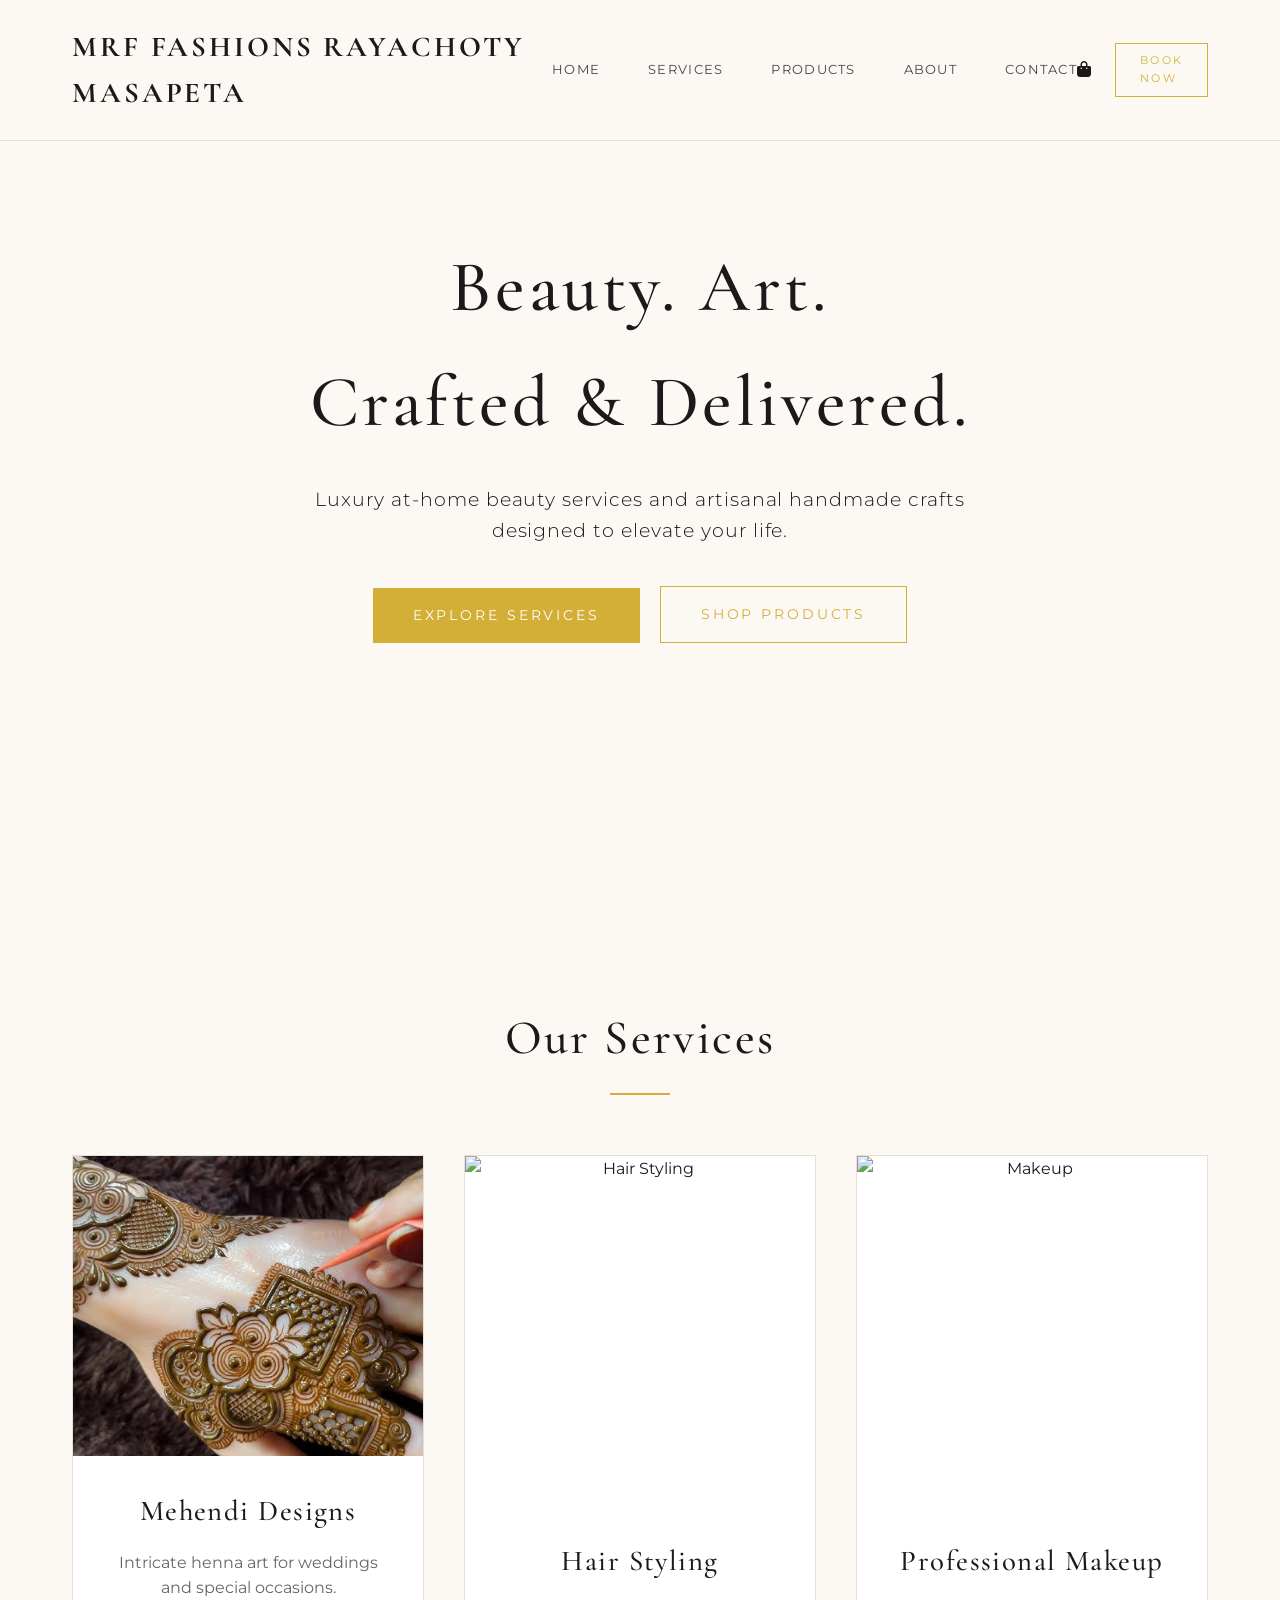
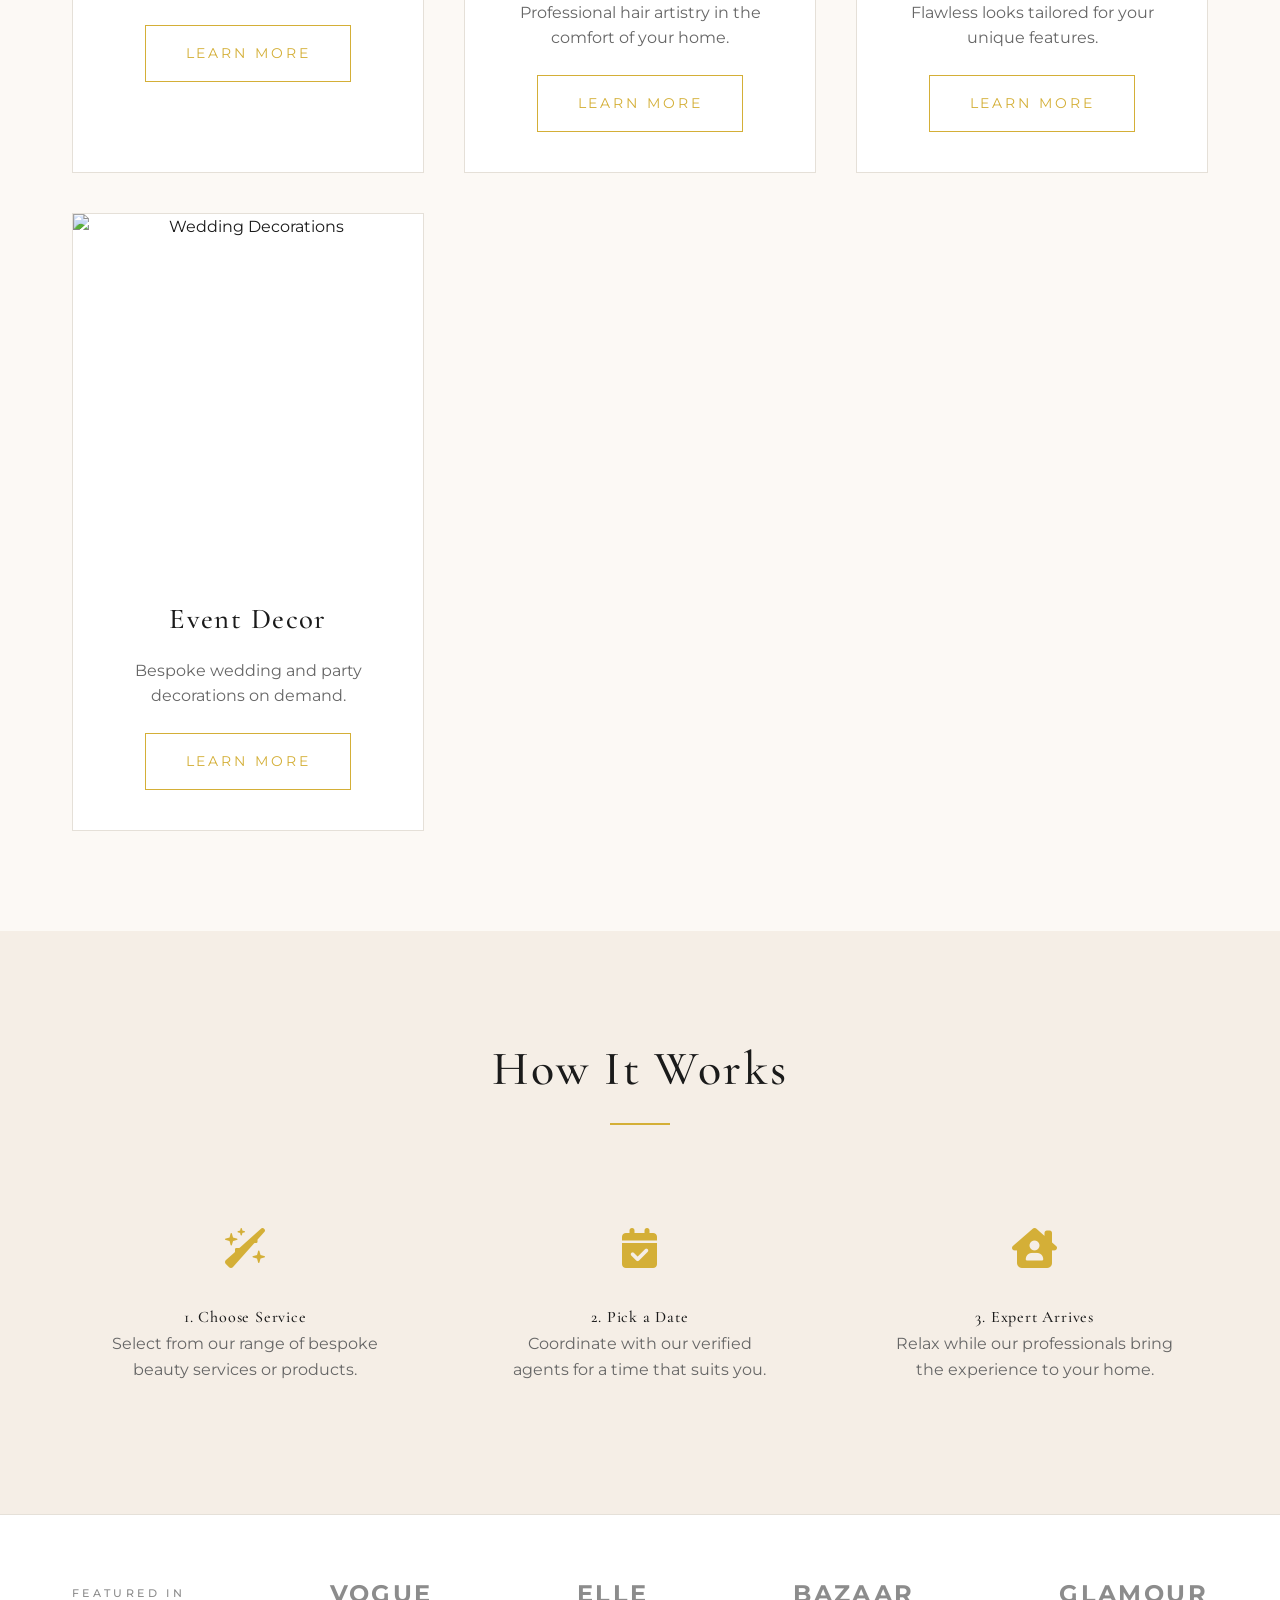
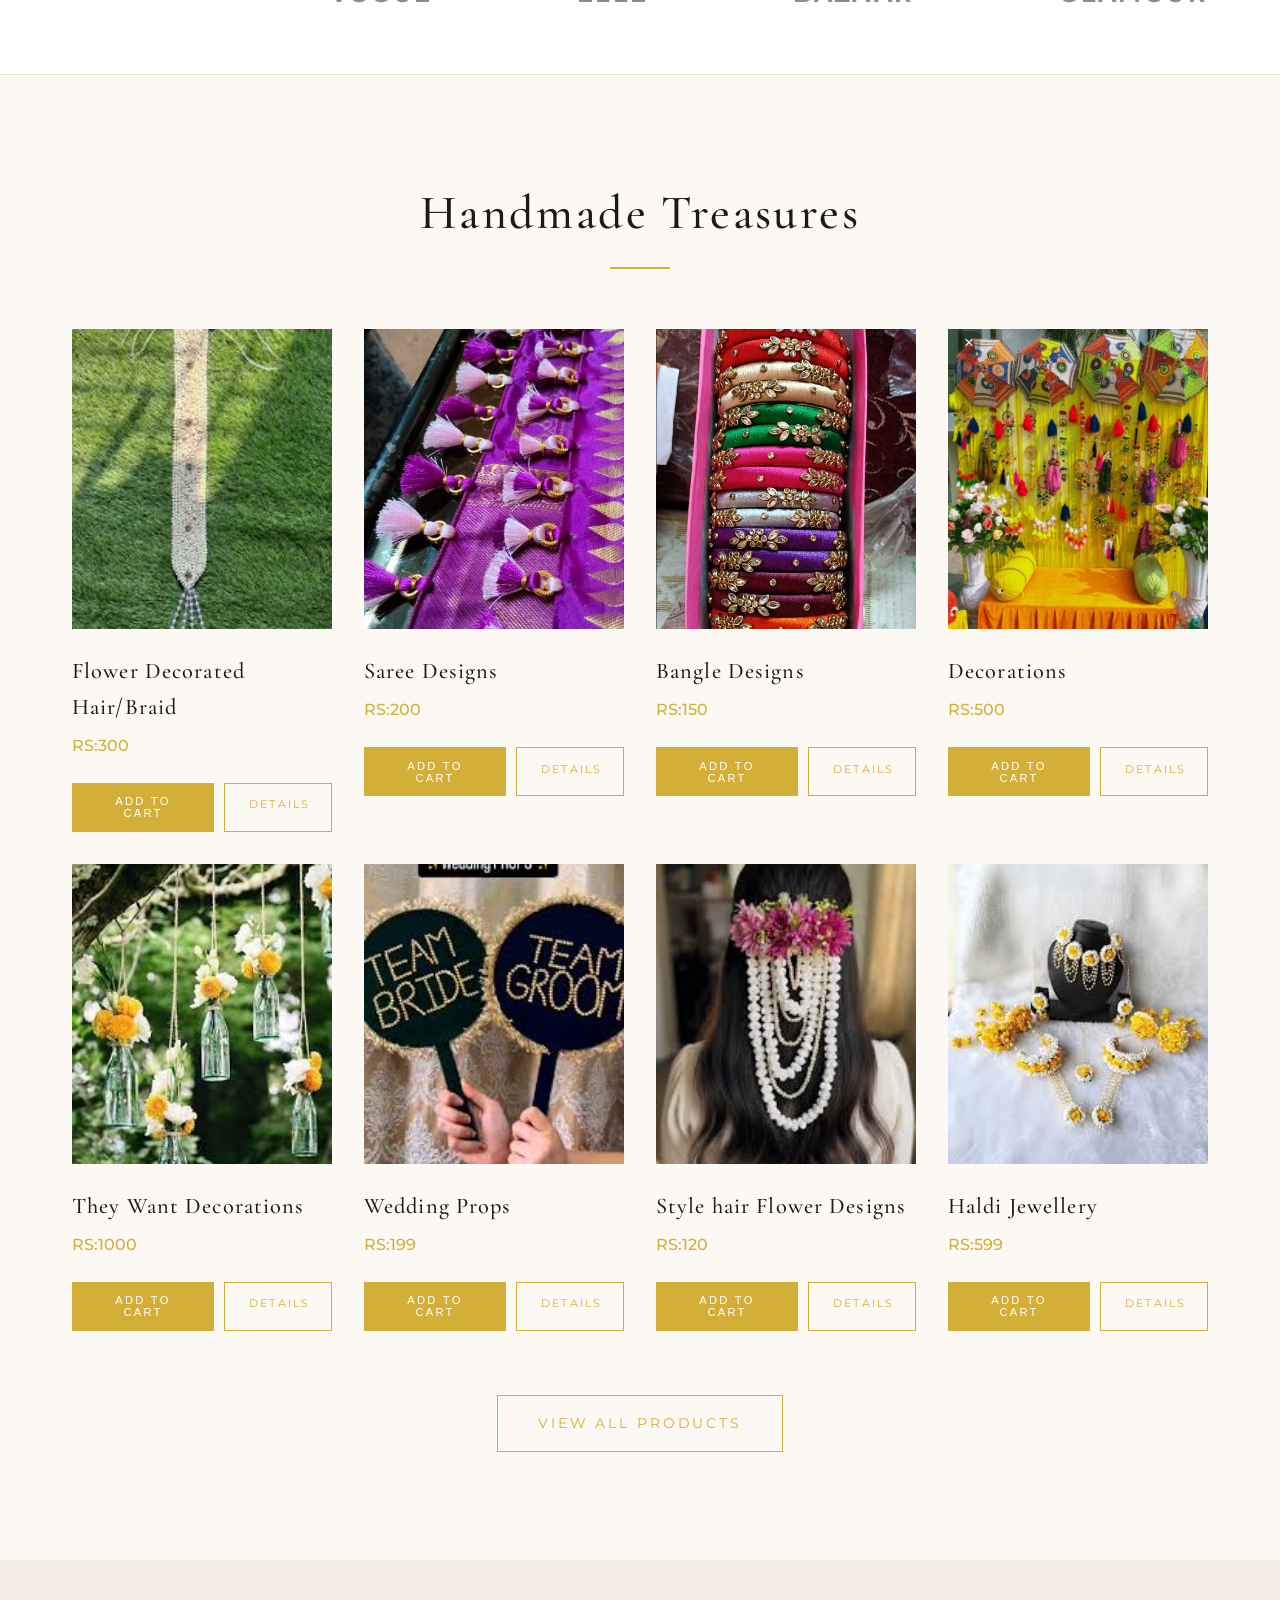
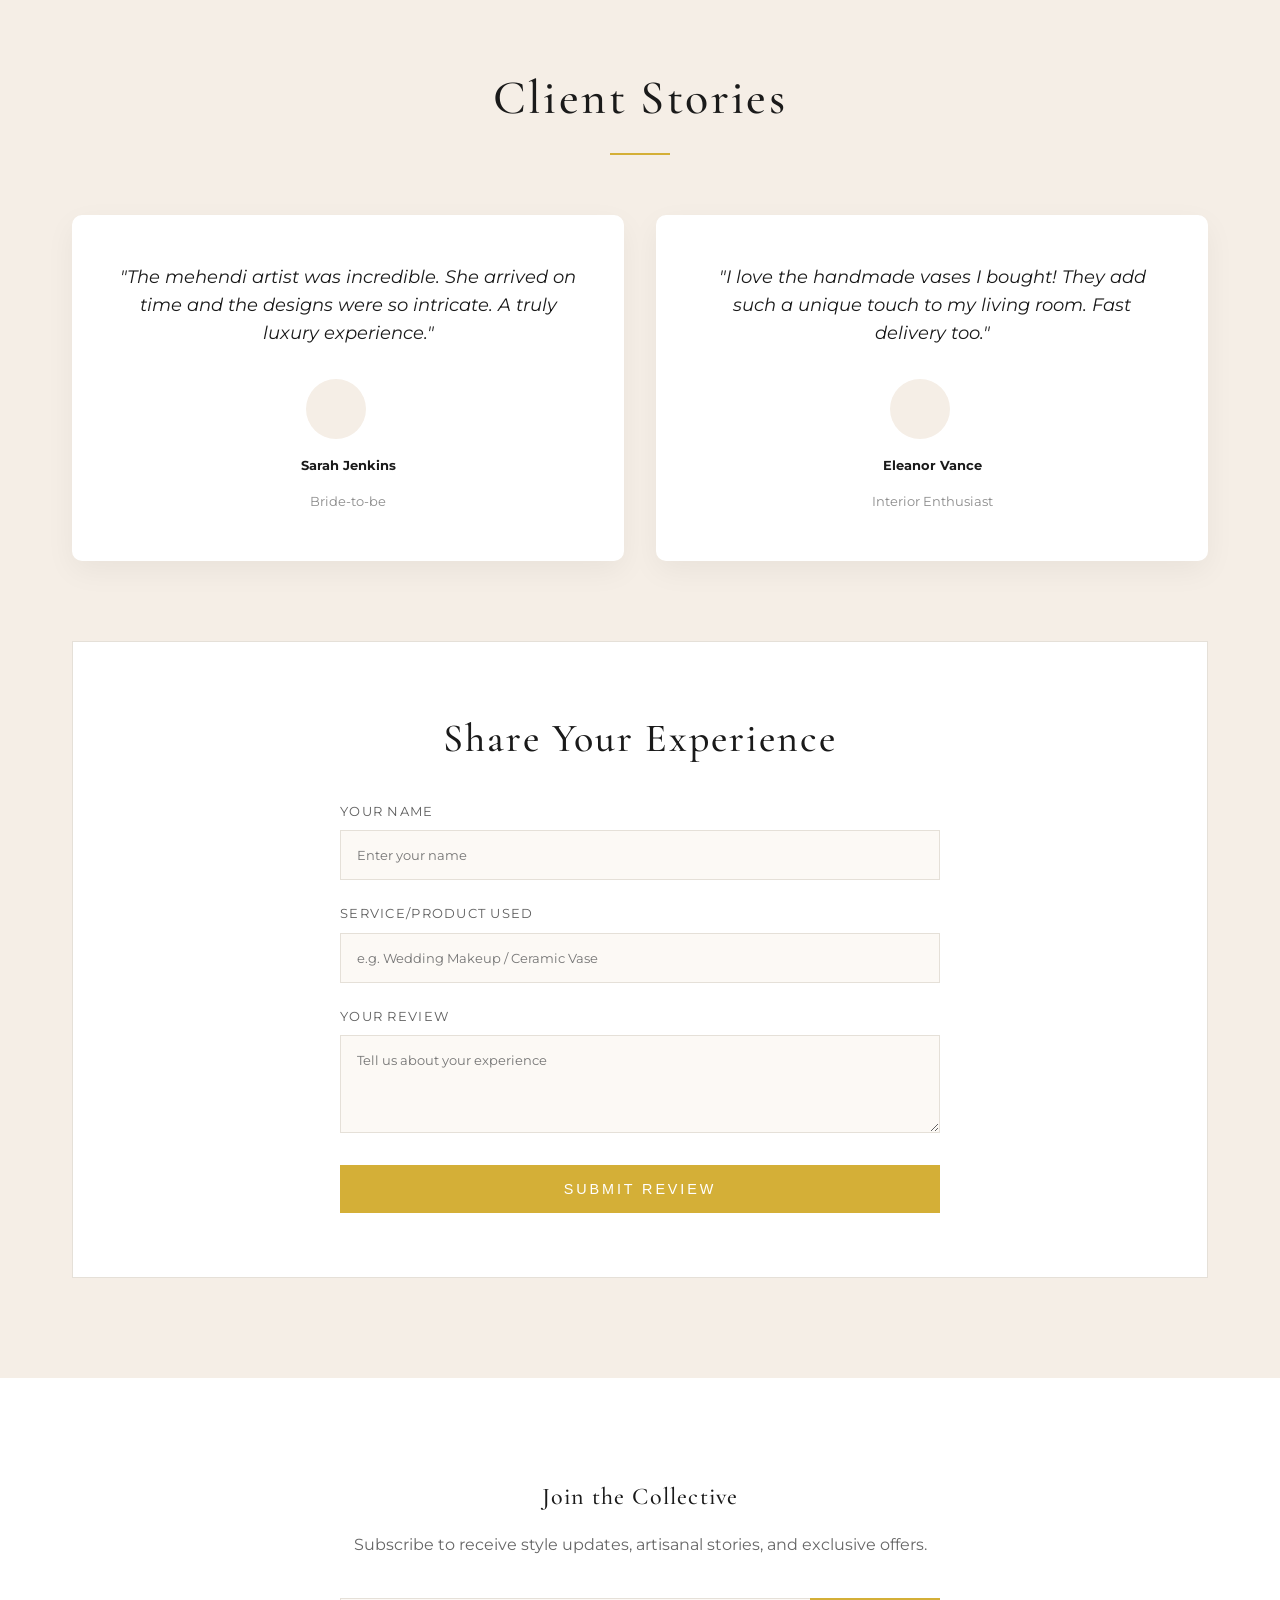
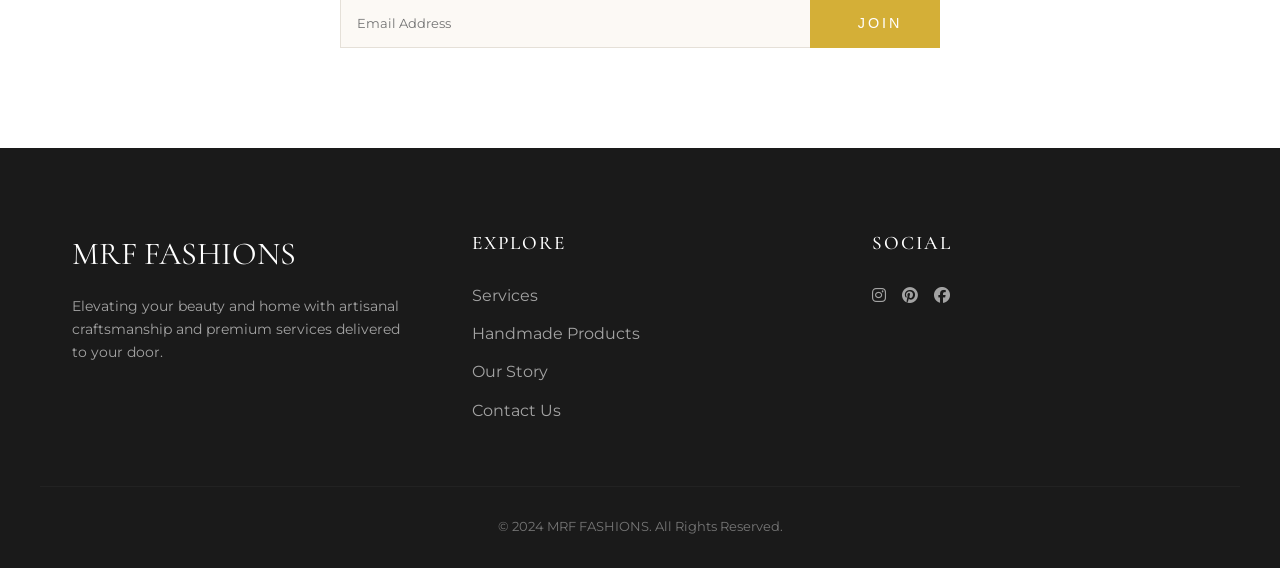
==== index.html @ 4672890d "Add files via upload" ====
<!DOCTYPE html>
<html lang="en">

<head>
    <meta charset="UTF-8">
    <meta name="viewport" content="width=device-width, initial-scale=1.0">
    <title>MRF FASHIONS RAYACHOTY MASAPETA | Beauty. Art. Crafted & Delivered.</title>
    <meta name="description"
        content="Discover premium mehendi, hair styling, makeup services, and handmade home products delivered to your doorstep.">
    <link rel="stylesheet" href="style.css">
    <link rel="stylesheet" href="https://cdnjs.cloudflare.com/ajax/libs/font-awesome/6.4.0/css/all.min.css">
</head>

<body>

    <!-- Navigation -->
    <nav>
        <div class="container">
            <a href="index.html" class="logo">MRF FASHIONS RAYACHOTY MASAPETA</a>
            <div class="nav-links">
                <a href="index.html">Home</a>
                <a href="services.html">Services</a>
                <a href="products.html">Products</a>
                <a href="about.html">About</a>
                <a href="contact.html">Contact</a>
            </div>
            <div class="nav-icons" style="display: flex; gap: 1.5rem; align-items: center;">
                <a href="cart.html" style="position: relative;">
                    <i class="fa-solid fa-bag-shopping"></i>
                    <span class="cart-count-badge">0</span>
                </a>
                <a href="booking.html" class="btn btn-outline" style="padding: 0.5rem 1.5rem; font-size: 0.7rem;">Book
                    Now</a>
            </div>
        </div>
    </nav>

    <!-- Hero Section -->
    <section class="hero">
        <div class="container hero-content">
            <h1>Beauty. Art.<br>Crafted & Delivered.</h1>
            <p>Luxury at-home beauty services and artisanal handmade crafts designed to elevate your life.</p>
            <div class="cta">
                <a href="services.html" class="btn btn-primary">Explore Services</a>
                <a href="products.html" class="btn btn-outline" style="margin-left: 1rem;">Shop Products</a>
            </div>
        </div>
    </section>

    <!-- Services Showcase -->
    <section id="services">
        <div class="container">
            <div class="section-header">
                <h2>Our Services</h2>
                <div class="divider"></div>
            </div>
            <div class="services-grid">
                <!-- Mehendi -->
                <div class="service-card">
                    <div class="service-img" style="height: 300px;">
                        <img src="image 3.jpg" alt="Mehendi Designs">
                    </div>
                    <div class="service-info">
                        <h3>Mehendi Designs</h3>
                        <p style="color: var(--text-muted); margin-bottom: 1.5rem;">Intricate henna art for weddings and
                            special occasions.</p>
                        <a href="service-details.html?id=mehendi" class="btn btn-outline">Learn More</a>
                    </div>
                </div>
                <!-- Hair Styling -->
                <div class="service-card">
                    <div class="service-img">
                        <img src="assets/hair.png" alt="Hair Styling">
                    </div>
                    <div class="service-info">
                        <h3>Hair Styling</h3>
                        <p style="color: var(--text-muted); margin-bottom: 1.5rem;">Professional hair artistry in the
                            comfort of your home.</p>
                        <a href="service-details.html?id=hair" class="btn btn-outline">Learn More</a>
                    </div>
                </div>
                <!-- Makeup -->
                <div class="service-card">
                    <div class="service-img">
                        <img src="https://images.unsplash.com/photo-1487412720507-e7ab37603c6f?q=80&w=1000&auto=format&fit=crop"
                            alt="Makeup">
                    </div>
                    <div class="service-info">
                        <h3>Professional Makeup</h3>
                        <p style="color: var(--text-muted); margin-bottom: 1.5rem;">Flawless looks tailored for your
                            unique features.</p>
                        <a href="service-details.html?id=makeup" class="btn btn-outline">Learn More</a>
                    </div>
                </div>
                <!-- Decoration -->
                <div class="service-card">
                    <div class="service-img">
                        <img src="assets/decor.png" alt="Wedding Decorations">
                    </div>
                    <div class="service-info">
                        <h3>Event Decor</h3>
                        <p style="color: var(--text-muted); margin-bottom: 1.5rem;">Bespoke wedding and party
                            decorations on demand.</p>
                        <a href="service-details.html?id=decor" class="btn btn-outline">Learn More</a>
                    </div>
                </div>
            </div>
        </div>
    </section>

    <!-- Process Section -->
    <section class="flow">
        <div class="container">
            <div class="section-header">
                <h2>How It Works</h2>
                <div class="divider"></div>
            </div>
            <div class="flow-grid">
                <div class="flow-item">
                    <div class="flow-icon"><i class="fa-solid fa-wand-sparkles"></i></div>
                    <h4>1. Choose Service</h4>
                    <p style="color: var(--text-muted);">Select from our range of bespoke beauty services or products.
                    </p>
                </div>
                <div class="flow-item">
                    <div class="flow-icon"><i class="fa-solid fa-calendar-check"></i></div>
                    <h4>2. Pick a Date</h4>
                    <p style="color: var(--text-muted);">Coordinate with our verified agents for a time that suits you.
                    </p>
                </div>
                <div class="flow-item">
                    <div class="flow-icon"><i class="fa-solid fa-house-chimney-user"></i></div>
                    <h4>3. Expert Arrives</h4>
                    <p style="color: var(--text-muted);">Relax while our professionals bring the experience to your
                        home.</p>
                </div>
            </div>
        </div>
    </section>

    <!-- Featured In -->
    <section
        style="padding: 60px 0; border-top: 1px solid var(--border); border-bottom: 1px solid var(--border); background: var(--surface);">
        <div class="container"
            style="display: flex; justify-content: space-between; align-items: center; opacity: 0.5; filter: grayscale(1);">
            <h4
                style="font-family: 'Montserrat', sans-serif; font-size: 0.7rem; letter-spacing: 0.3em; text-transform: uppercase;">
                Featured In</h4>
            <div style="font-size: 1.5rem; font-weight: 700; letter-spacing: 0.1em;">VOGUE</div>
            <div style="font-size: 1.5rem; font-weight: 700; letter-spacing: 0.1em;">ELLE</div>
            <div style="font-size: 1.5rem; font-weight: 700; letter-spacing: 0.1em;">BAZAAR</div>
            <div style="font-size: 1.5rem; font-weight: 700; letter-spacing: 0.1em;">GLAMOUR</div>
        </div>
    </section>

    <!-- Featured Products Section -->
    <section id="products">
        <div class="container">
            <div class="section-header">
                <h2>Handmade Treasures</h2>
                <div class="divider"></div>
            </div>
            <div class="products-grid">
                <div class="product-card">
                    <div class="product-img">
                        <img src="PRODUCT1.jpg" alt="Handmade Product">
                    </div>
                    <div class="product-info">
                        <h4>Flower Decorated Hair/Braid</h4>
                        <div class="product-price">RS:300</div>
                        <div style="display: flex; gap: 10px; margin-top: 1.5rem;">
                            <button class="btn btn-primary add-to-cart-btn" data-id="p1" data-name="Ceramic Vase"
                                data-price="45.00" style="padding: 0.8rem 1.5rem; font-size: 0.7rem;">Add to
                                Cart</button>
                            <a href="product-details.html?id=1" class="btn btn-outline"
                                style="padding: 0.8rem 1.5rem; font-size: 0.7rem;">Details</a>
                        </div>
                    </div>
                </div>
                <div class="product-card">
                    <div class="product-img">
                        <img src="PRODUCT2.jpg" alt="Handmade Designs">
                    </div>
                    <div class="product-info">
                        <h4>Saree Designs</h4>
                        <div class="product-price">RS:200</div>
                        <div style="display: flex; gap: 10px; margin-top: 1.5rem;">
                            <button class="btn btn-primary add-to-cart-btn" data-id="p2" data-name="Bead Necklace"
                                data-price="32.00"
                                data-img="https://images.unsplash.com/photo-1549490349-8643362247b5?q=80&w=1000"
                                style="padding: 0.8rem 1.5rem; font-size: 0.7rem;">Add to Cart</button>
                            <a href="product-details.html?id=2" class="btn btn-outline"
                                style="padding: 0.8rem 1.5rem; font-size: 0.7rem;">Details</a>
                        </div>
                    </div>
                </div>
                <div class="product-card">
                    <div class="product-img">
                        <img src="PRODUCT3.png" alt="Handmade Designs">
                    </div>
                    <div class="product-info">
                        <h4>Bangle Designs</h4>
                        <div class="product-price">RS:150</div>
                        <div style="display: flex; gap: 10px; margin-top: 1.5rem;">
                            <button class="btn btn-primary add-to-cart-btn" data-id="p3" data-name="Soy Candle"
                                data-price="18.00"
                                data-img="https://images.unsplash.com/photo-1615485290382-441e4d0c9cb5?q=80&w=1000"
                                style="padding: 0.8rem 1.5rem; font-size: 0.7rem;">Add to Cart</button>
                            <a href="product-details.html?id=3" class="btn btn-outline"
                                style="padding: 0.8rem 1.5rem; font-size: 0.7rem;">Details</a>
                        </div>
                    </div>
                </div>
                <div class="product-card">
                    <div class="product-img">
                        <img src="PRODUCT4.jpeg" alt="Handmade Products">
                    </div>
                    <div class="product-info">
                        <h4>Decorations</h4>
                        <div class="product-price">RS:500</div>
                        <div style="display: flex; gap: 10px; margin-top: 1.5rem;">
                            <button class="btn btn-primary add-to-cart-btn" data-id="p4" data-name="Macrame Art"
                                data-price="55.00"
                                data-img="https://images.unsplash.com/photo-1513519245088-0e12902e5a38?q=80&w=1000"
                                style="padding: 0.8rem 1.5rem; font-size: 0.7rem;">Add to Cart</button>
                            <a href="product-details.html?id=4" class="btn btn-outline"
                                style="padding: 0.8rem 1.5rem; font-size: 0.7rem;">Details</a>
                        </div>
                    </div>
                </div>
                <div class="product-card">
                    <div class="product-img">
                        <img src="PRODUCT5.jpg" alt="Handmade Designs">
                    </div>
                    <div class="product-info">
                        <h4>They Want Decorations</h4>
                        <div class="product-price">RS:1000</div>
                        <div style="display: flex; gap: 10px; margin-top: 1.5rem;">
                            <button class="btn btn-primary add-to-cart-btn" data-id="p5" data-name="Cushion"
                                data-price="38.00"
                                data-img="https://images.unsplash.com/photo-1620799140408-edc6dcb6d633?q=80&w=1000"
                                style="padding: 0.8rem 1.5rem; font-size: 0.7rem;">Add to Cart</button>
                            <a href="product-details.html?id=5" class="btn btn-outline"
                                style="padding: 0.8rem 1.5rem; font-size: 0.7rem;">Details</a>
                        </div>
                    </div>
                </div>
                <div class="product-card">
                    <div class="product-img">
                        <img src="PRODUCT6.jpg" alt="Handmade Designs">
                    </div>
                    <div class="product-info">
                        <h4>Wedding Props</h4>
                        <div class="product-price">RS:199</div>
                        <div style="display: flex; gap: 10px; margin-top: 1.5rem;">
                            <button class="btn btn-primary add-to-cart-btn" data-id="p6" data-name="Canvas Print"
                                data-price="75.00"
                                data-img="https://images.unsplash.com/photo-1595181891391-561ad7852f9e?q=80&w=1000"
                                style="padding: 0.8rem 1.5rem; font-size: 0.7rem;">Add to Cart</button>
                            <a href="product-details.html?id=6" class="btn btn-outline"
                                style="padding: 0.8rem 1.5rem; font-size: 0.7rem;">Details</a>
                        </div>
                    </div>
                </div>
                <div class="product-card">
                    <div class="product-img">
                        <img src="PRODUCT7.jpg" alt="Handmade Designs">
                    </div>
                    <div class="product-info">
                        <h4>Style hair Flower Designs</h4>
                        <div class="product-price">RS:120</div>
                        <div style="display: flex; gap: 10px; margin-top: 1.5rem;">
                            <button class="btn btn-primary add-to-cart-btn" data-id="p7" data-name="Silk Scarf"
                                data-price="42.00"
                                data-img="https://images.unsplash.com/photo-1584917865442-de89df76afd3?q=80&w=1000"
                                style="padding: 0.8rem 1.5rem; font-size: 0.7rem;">Add to Cart</button>
                            <a href="product-details.html?id=7" class="btn btn-outline"
                                style="padding: 0.8rem 1.5rem; font-size: 0.7rem;">Details</a>
                        </div>
                    </div>
                </div>
                <div class="product-card">
                    <div class="product-img">
                        <img src="PRODUCT8.jpg" alt="Handmade Designs">
                    </div>
                    <div class="product-info">
                        <h4>Haldi Jewellery</h4>
                        <div class="product-price">RS:599</div>
                        <div style="display: flex; gap: 10px; margin-top: 1.5rem;">
                            <button class="btn btn-primary add-to-cart-btn" data-id="p8" data-name="Marble Coasters"
                                data-price="25.00"
                                data-img="https://images.unsplash.com/photo-1616489953149-809da3382753?q=80&w=1000"
                                style="padding: 0.8rem 1.5rem; font-size: 0.7rem;">Add to Cart</button>
                            <a href="product-details.html?id=8" class="btn btn-outline"
                                style="padding: 0.8rem 1.5rem; font-size: 0.7rem;">Details</a>
                        </div>
                    </div>
                </div>
            </div>
            <div style="text-align: center; margin-top: 4rem;">
                <a href="products.html" class="btn btn-outline">View All Products</a>
            </div>
        </div>
    </section>

    <!-- Testimonials & Review Form -->
    <section style="background: var(--accent);">
        <div class="container">
            <div class="section-header">
                <h2>Client Stories</h2>
                <div class="divider"></div>
            </div>
            <div class="testimonials-grid">
                <!-- Populated by script.js -->
            </div>

            <div class="review-form-container">
                <h3>Share Your Experience</h3>
                <form id="review-form" style="max-width: 600px; margin: 0 auto;">
                    <div class="form-group">
                        <label>Your Name</label>
                        <input type="text" id="review-name" class="form-control" required placeholder="Enter your name">
                    </div>
                    <div class="form-group">
                        <label>Service/Product Used</label>
                        <input type="text" id="review-role" class="form-control"
                            placeholder="e.g. Wedding Makeup / Ceramic Vase">
                    </div>
                    <div class="form-group">
                        <label>Your Review</label>
                        <textarea id="review-text" class="form-control" rows="4" required
                            placeholder="Tell us about your experience"></textarea>
                    </div>
                    <button type="submit" class="btn btn-primary" style="width: 100%;">Submit Review</button>
                </form>
            </div>
        </div>
    </section>
    <!-- Newsletter Section -->
    <section style="background: var(--surface); text-align: center;">
        <div class="container">
            <div style="max-width: 600px; margin: 0 auto;">
                <h2 style="margin-bottom: 1rem;">Join the Collective</h2>
                <p style="color: var(--text-muted); margin-bottom: 2.5rem;">Subscribe to receive style updates,
                    artisanal stories, and exclusive offers.</p>
                <form id="newsletter-form" style="display: flex; gap: 0;">
                    <input type="email" class="form-control" placeholder="Email Address" required
                        style="border-right: none;">
                    <button type="submit" class="btn btn-primary" style="padding: 0 3rem;">Join</button>
                </form>
            </div>
        </div>
    </section>

    <!-- Scroll to Top -->
    <button id="scrollToTop"
        style="position: fixed; bottom: 30px; left: 30px; width: 50px; height: 50px; background: var(--surface); border: 1px solid var(--border); color: var(--primary); border-radius: 50%; display: none; align-items: center; justify-content: center; cursor: pointer; z-index: 1000; box-shadow: var(--shadow); transition: var(--transition);">
        <i class="fa-solid fa-arrow-up"></i>
    </button>

    <!-- Footer -->
    <footer>
        <div class="container footer-grid">
            <div>
                <div class="footer-logo">MRF FASHIONS</div>
                <p style="opacity: 0.6; font-size: 0.9rem;">Elevating your beauty and home with artisanal craftsmanship
                    and premium services delivered to your door.</p>
            </div>
            <div class="footer-links">
                <h4>Explore</h4>
                <ul>
                    <li><a href="services.html">Services</a></li>
                    <li><a href="products.html">Handmade Products</a></li>
                    <li><a href="about.html">Our Story</a></li>
                    <li><a href="contact.html">Contact Us</a></li>
                </ul>
            </div>
            <div class="footer-links">
                <h4>Social</h4>
                <div style="display: flex; gap: 1rem;">
                    <a href="#"><i class="fa-brands fa-instagram"></i></a>
                    <a href="#"><i class="fa-brands fa-pinterest"></i></a>
                    <a href="#"><i class="fa-brands fa-facebook"></i></a>
                </div>
            </div>
        </div>
        <div class="container copyright">
            &copy; 2024 MRF FASHIONS. All Rights Reserved.
        </div>
    </footer>

    <script src="script.js"></script>
</body>

</html>
---- style.css ----
/* 
  MRF FASHIONS - DESIGN SYSTEM 
  Premium, Minimalistic, Elegant
*/

@import url('https://fonts.googleapis.com/css2?family=Cormorant+Garamond:wght@300;400;500;600;700&family=Montserrat:wght@200;300;400;500&display=swap');

:root {
    --primary: #D4AF37;
    /* Gold */
    --primary-dark: #B8860B;
    --background: #FCF9F5;
    /* Cream */
    --surface: #FFFFFF;
    --text-main: #1A1A1A;
    --text-muted: #666666;
    --accent: #F5EEE6;
    /* Beige */
    --border: #E5E0D8;
    --transition: all 0.4s cubic-bezier(0.25, 0.46, 0.45, 0.94);
    --shadow: 0 10px 30px rgba(0, 0, 0, 0.05);
    --container-width: 1200px;
}

* {
    margin: 0;
    padding: 0;
    box-sizing: border-box;
}

body {
    font-family: 'Montserrat', sans-serif;
    background-color: var(--background);
    color: var(--text-main);
    line-height: 1.6;
    overflow-x: hidden;
    -webkit-font-smoothing: antialiased;
    -moz-osx-font-smoothing: grayscale;
}

h1,
h2,
h3,
h4 {
    font-family: 'Cormorant Garamond', serif;
    font-weight: 500;
    letter-spacing: 0.05em;
}

a {
    text-decoration: none;
    color: inherit;
    transition: var(--transition);
}

ul {
    list-style: none;
}

img {
    max-width: 100%;
    display: block;
}

.container {
    max-width: var(--container-width);
    margin: 0 auto;
    padding: 0 2rem;
}

/* --- BUTTONS --- */
.btn {
    display: inline-block;
    padding: 1rem 2.5rem;
    font-size: 0.9rem;
    text-transform: uppercase;
    letter-spacing: 0.2em;
    cursor: pointer;
    transition: var(--transition);
    border: none;
    position: relative;
    overflow: hidden;
}

.btn-primary {
    background-color: var(--primary);
    color: white;
}

.btn-primary:hover {
    background-color: var(--primary-dark);
    transform: translateY(-2px);
    box-shadow: 0 5px 15px rgba(212, 175, 55, 0.3);
}

.btn-outline {
    background: transparent;
    border: 1px solid var(--primary);
    color: var(--primary);
}

.btn-outline:hover {
    background: var(--primary);
    color: white;
}

/* --- NAVIGATION --- */
nav {
    position: fixed;
    top: 0;
    left: 0;
    width: 100%;
    padding: 1.5rem 0;
    background: rgba(252, 249, 245, 0.9);
    backdrop-filter: blur(10px);
    z-index: 1000;
    border-bottom: 1px solid var(--border);
}

nav .container {
    display: flex;
    justify-content: space-between;
    align-items: center;
}

.logo {
    font-family: 'Cormorant Garamond', serif;
    font-size: 1.8rem;
    font-weight: 700;
    letter-spacing: 0.1em;
}

.nav-links {
    display: flex;
    gap: 3rem;
}

.nav-links a {
    font-size: 0.8rem;
    text-transform: uppercase;
    letter-spacing: 0.1em;
    font-weight: 400;
    opacity: 0.8;
}

.nav-links a:hover {
    opacity: 1;
    color: var(--primary);
}

/* --- HERO --- */
.hero {
    height: 100vh;
    display: flex;
    align-items: center;
    justify-content: center;
    text-align: center;
    padding-top: 80px;
    background: linear-gradient(rgba(252, 249, 245, 0.6), rgba(252, 249, 245, 0.6)), url('assets/floral_hero_bg.png');
    background-size: cover;
    background-position: center;
}

.hero-content {
    max-width: 800px;
}

.hero-content h1 {
    font-size: 4.5rem;
    margin-bottom: 1.5rem;
    animation: fadeInUp 1s ease-out;
}

.hero-content p {
    font-size: 1.2rem;
    margin-bottom: 2.5rem;
    font-weight: 300;
    letter-spacing: 0.05em;
    opacity: 0;
    animation: fadeInUp 1s ease-out 0.3s forwards;
}

.hero-content .cta {
    opacity: 0;
    animation: fadeInUp 1s ease-out 0.6s forwards;
}

/* --- SECTIONS --- */
section {
    padding: 100px 0;
}

.section-header {
    text-align: center;
    margin-bottom: 60px;
}

.section-header h2 {
    font-size: 3rem;
    margin-bottom: 1rem;
}

.section-header .divider {
    width: 60px;
    height: 2px;
    background: var(--primary);
    margin: 0 auto;
}

/* --- SERVICES --- */
.services-grid {
    display: grid;
    grid-template-columns: repeat(auto-fit, minmax(280px, 1fr));
    gap: 2.5rem;
}

.service-card {
    background: var(--surface);
    padding: 0;
    text-align: center;
    transition: var(--transition);
    border: 1px solid var(--border);
    overflow: hidden;
}

.service-card:hover {
    transform: translateY(-10px);
    box-shadow: var(--shadow);
}

.service-img {
    height: 350px;
    overflow: hidden;
}

.service-img img {
    width: 100%;
    height: 100%;
    object-fit: cover;
    transition: transform 0.6s ease;
}

.service-card:hover .service-img img {
    transform: scale(1.1);
}

.service-info {
    padding: 2rem;
}

.service-info h3 {
    font-size: 1.8rem;
    margin-bottom: 1rem;
}

/* --- PRODUCTS --- */
.products-grid {
    display: grid;
    grid-template-columns: repeat(auto-fit, minmax(250px, 1fr));
    gap: 2rem;
}

.product-card {
    position: relative;
    overflow: hidden;
}

.product-img {
    height: 300px;
    background: var(--accent);
    margin-bottom: 1.5rem;
}

.product-img img {
    width: 100%;
    height: 100%;
    object-fit: cover;
}

.product-info {
    text-align: left;
}

.product-info h4 {
    font-size: 1.4rem;
    margin-bottom: 0.5rem;
}

.product-price {
    color: var(--primary);
    font-weight: 500;
}

/* --- FLOW --- */
.flow {
    background-color: var(--accent);
}

.flow-grid {
    display: grid;
    grid-template-columns: repeat(auto-fit, minmax(250px, 1fr));
    gap: 3rem;
    text-align: center;
}

.flow-item {
    padding: 2rem;
}

.flow-icon {
    font-size: 2.5rem;
    color: var(--primary);
    margin-bottom: 1.5rem;
}

/* --- TESTIMONIALS --- */
.testimonials-grid {
    display: grid;
    grid-template-columns: repeat(auto-fit, minmax(300px, 1fr));
    gap: 2rem;
}

.testimonial-card {
    background: var(--surface);
    padding: 3rem;
    border-radius: 10px;
    box-shadow: var(--shadow);
    text-align: center;
    position: relative;
}

.testimonial-card p {
    font-style: italic;
    font-size: 1.1rem;
    margin-bottom: 2rem;
}

.testimonial-author {
    display: flex;
    flex-direction: column;
    align-items: center;
    gap: 1rem;
}

.author-img {
    width: 60px;
    height: 60px;
    background-color: var(--accent);
    border-radius: 50%;
    margin-right: 1.5rem;
    background-size: cover;
    background-position: center;
}

.testimonial-card:nth-child(1) .author-img {
    background-image: url('https://images.unsplash.com/photo-1494790108377-be9c29b29330?q=80&w=200');
}

.testimonial-card:nth-child(2) .author-img {
    background-image: url('https://images.unsplash.com/photo-1438761681033-6461ffad8d80?q=80&w=200');
}

/* --- FOOTER --- */
footer {
    background: #1A1A1A;
    color: white;
    padding: 80px 0 30px;
}

.footer-grid {
    display: grid;
    grid-template-columns: repeat(auto-fit, minmax(200px, 1fr));
    gap: 4rem;
    margin-bottom: 50px;
}

.footer-logo {
    font-family: 'Cormorant Garamond', serif;
    font-size: 2rem;
    margin-bottom: 1rem;
}

.footer-links h4 {
    font-size: 1.2rem;
    margin-bottom: 1.5rem;
    text-transform: uppercase;
    letter-spacing: 0.1em;
}

.footer-links ul li {
    margin-bottom: 0.8rem;
}

.footer-links a {
    opacity: 0.6;
}

.footer-links a:hover {
    opacity: 1;
    color: var(--primary);
}

.copyright {
    text-align: center;
    padding-top: 30px;
    border-top: 1px solid rgba(255, 255, 255, 0.1);
    font-size: 0.8rem;
    opacity: 0.4;
}

/* --- ANIMATIONS --- */
@keyframes fadeInUp {
    from {
        opacity: 0;
        transform: translateY(30px);
    }

    to {
        opacity: 1;
        transform: translateY(0);
    }
}

/* --- CART BADGE --- */
.nav-icons {
    position: relative;
}

.cart-count-badge {
    position: absolute;
    top: -8px;
    right: -8px;
    background: var(--primary);
    color: white;
    font-size: 0.6rem;
    width: 18px;
    height: 18px;
    border-radius: 50%;
    display: none;
    align-items: center;
    justify-content: center;
    font-weight: 600;
}

/* --- REVIEW PANEL --- */
.review-form-container {
    background: var(--surface);
    padding: 4rem;
    border: 1px solid var(--border);
    margin-top: 5rem;
}

.review-form-container h3 {
    font-size: 2.5rem;
    margin-bottom: 2rem;
    text-align: center;
}

.form-group {
    margin-bottom: 1.5rem;
}

.form-group label {
    display: block;
    font-size: 0.8rem;
    text-transform: uppercase;
    letter-spacing: 0.1em;
    margin-bottom: 0.5rem;
    opacity: 0.7;
}

.form-control {
    width: 100%;
    padding: 1rem;
    border: 1px solid var(--border);
    background: var(--background);
    font-family: inherit;
    transition: var(--transition);
}

.form-control:focus {
    outline: none;
    border-color: var(--primary);
}

/* --- TOAST NOTIFICATIONS (Handled via JS inline, but basic structure here) --- */
.toast-notification {
    /* Base styles are in JS for dynamic positioning, but global font sync */
    font-family: 'Montserrat', sans-serif;
}

/* --- RESPONSIVE ADJUSTMENTS --- */
@media (max-width: 768px) {
    .nav-links {
        display: none;
    }

    .hero-content h1 {
        font-size: 3rem;
    }

    .section-header h2 {
        font-size: 2.2rem;
    }

    .container {
        padding: 0 1.5rem;
    }

    .service-detail-view,
    .footer-grid {
        grid-template-columns: 1fr !important;
    }
}
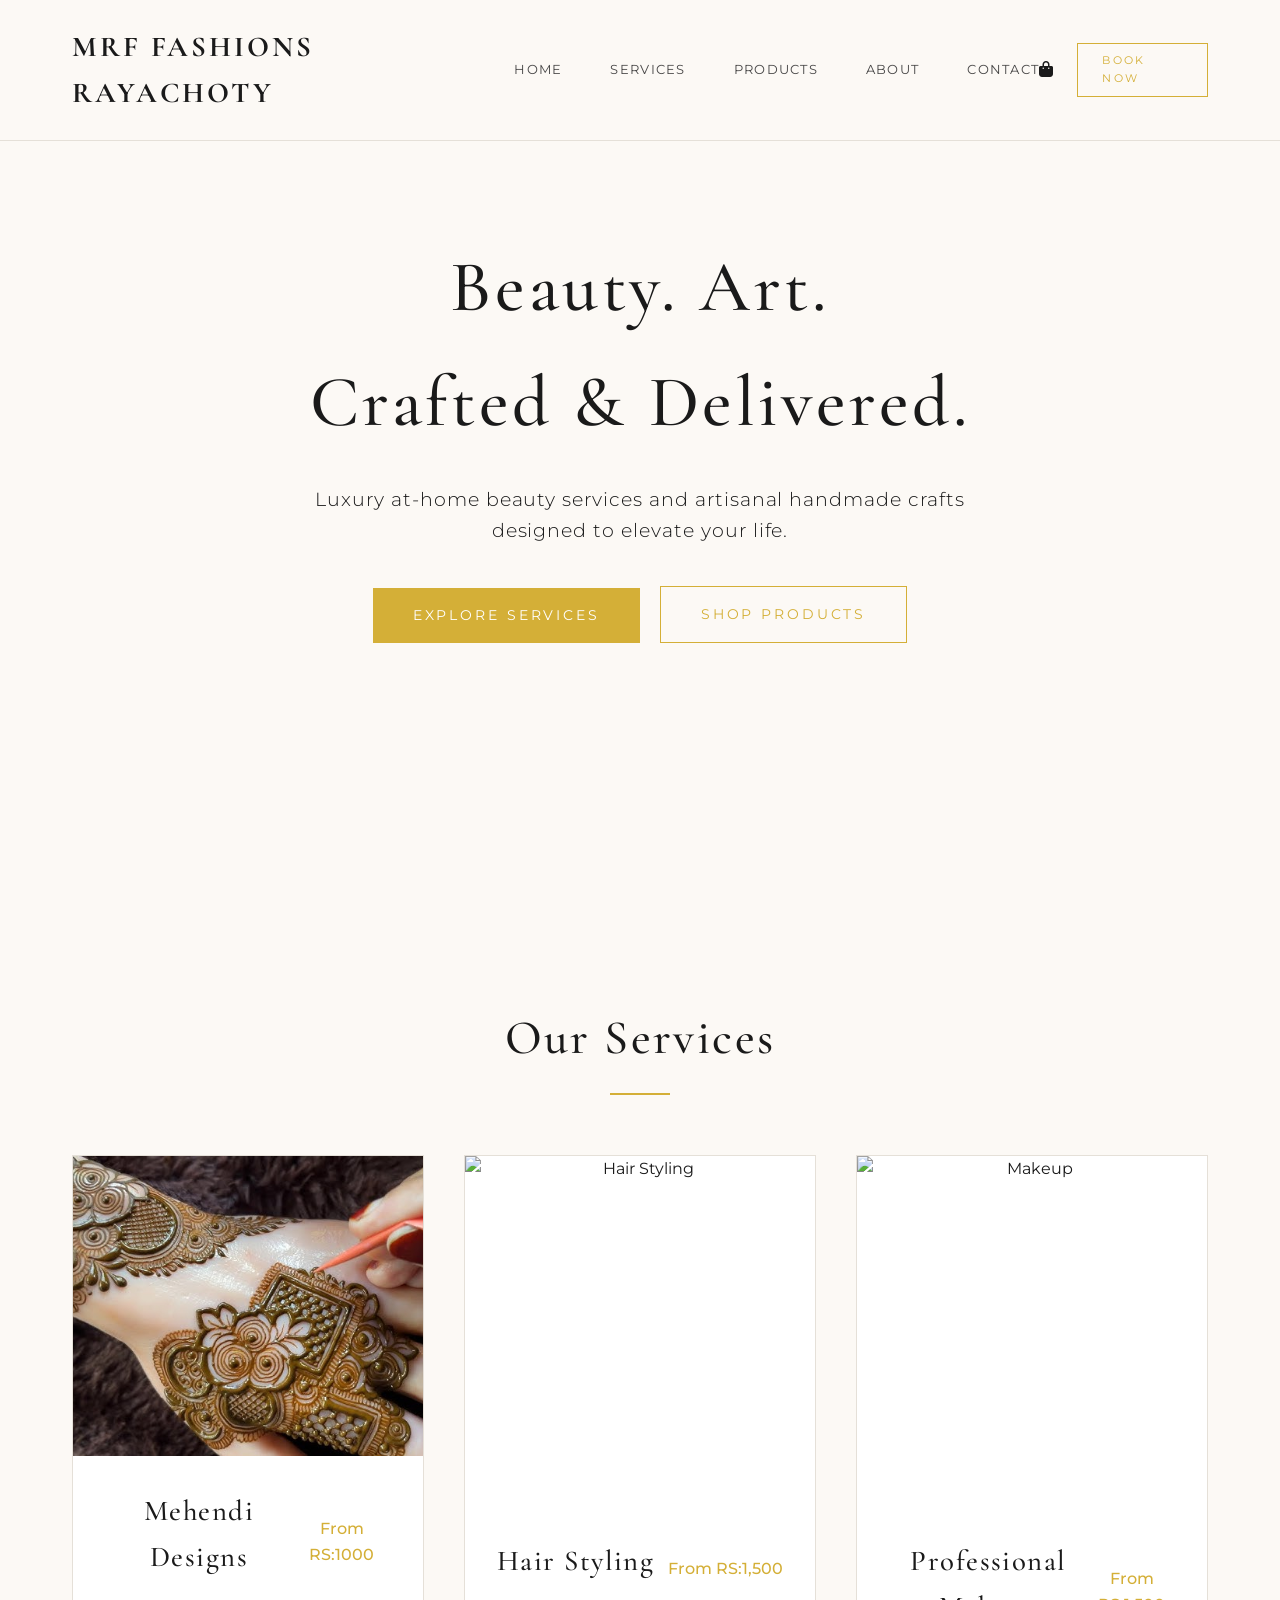
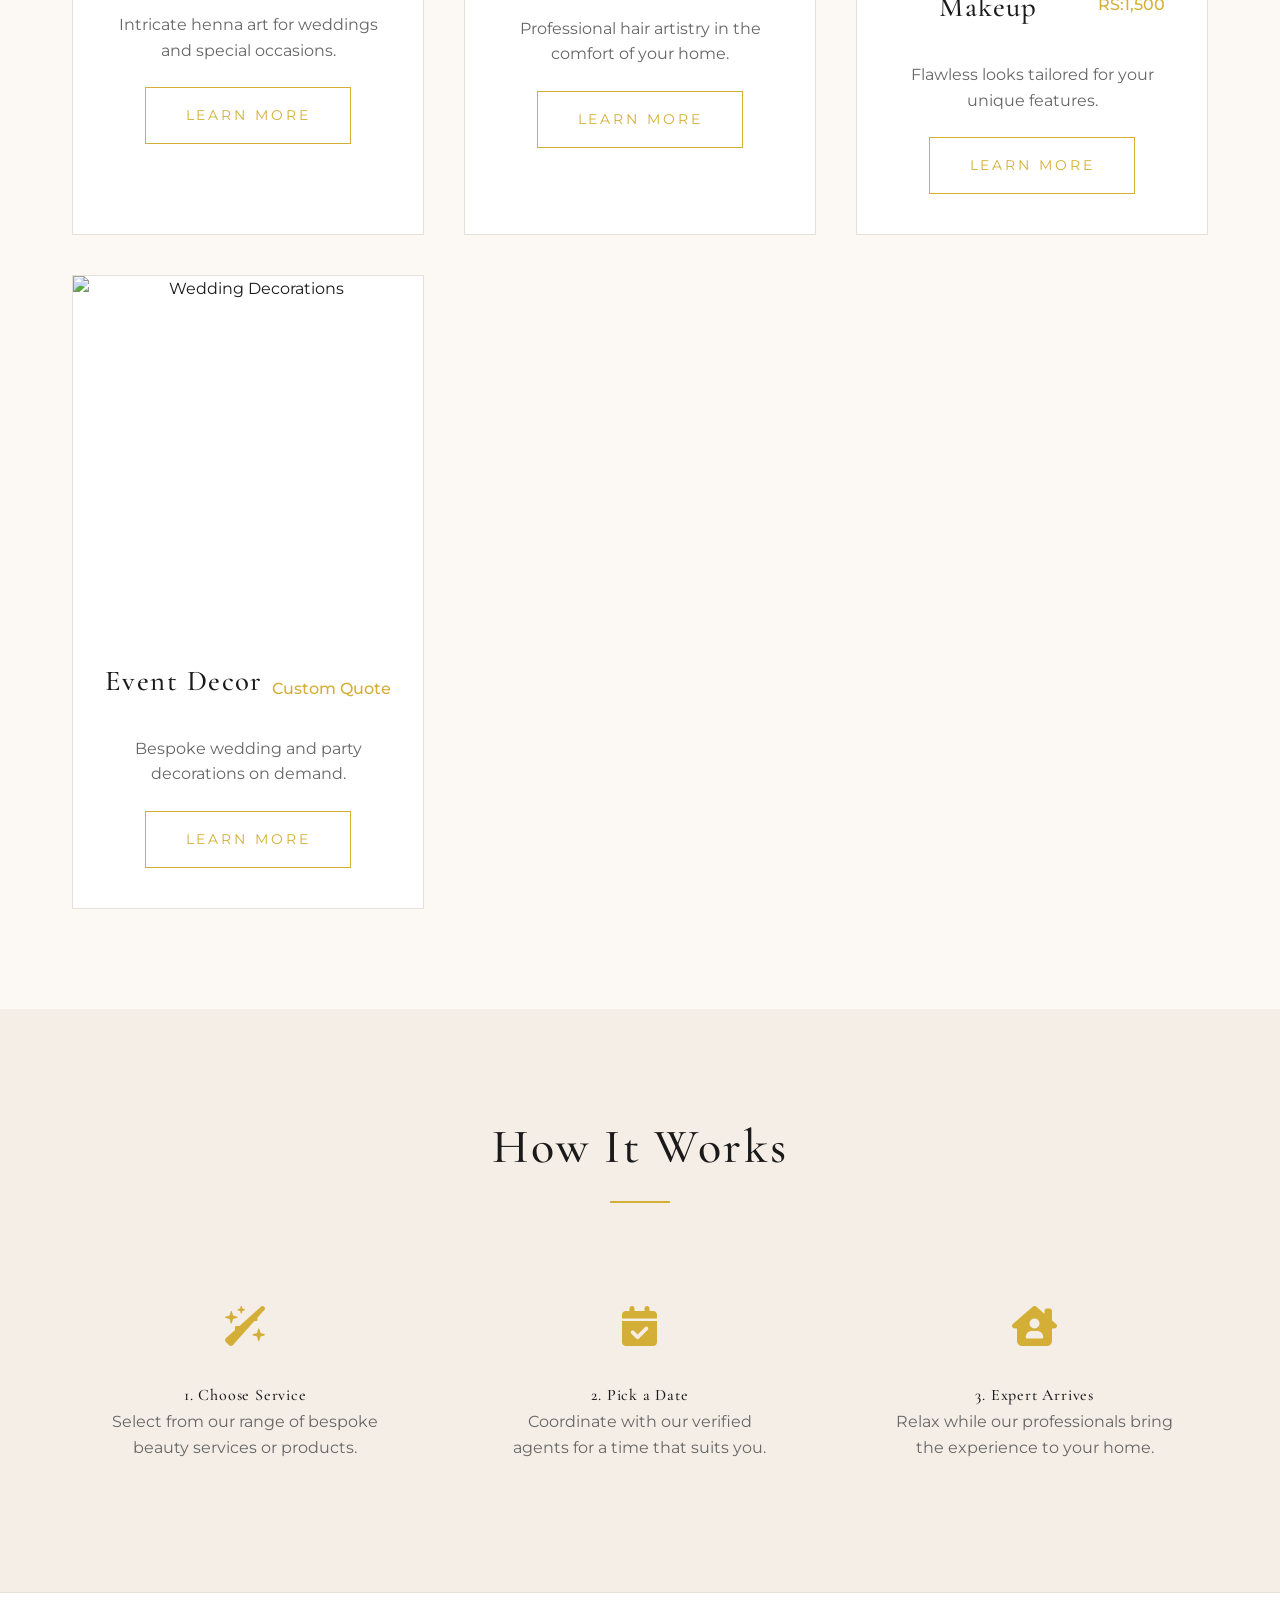
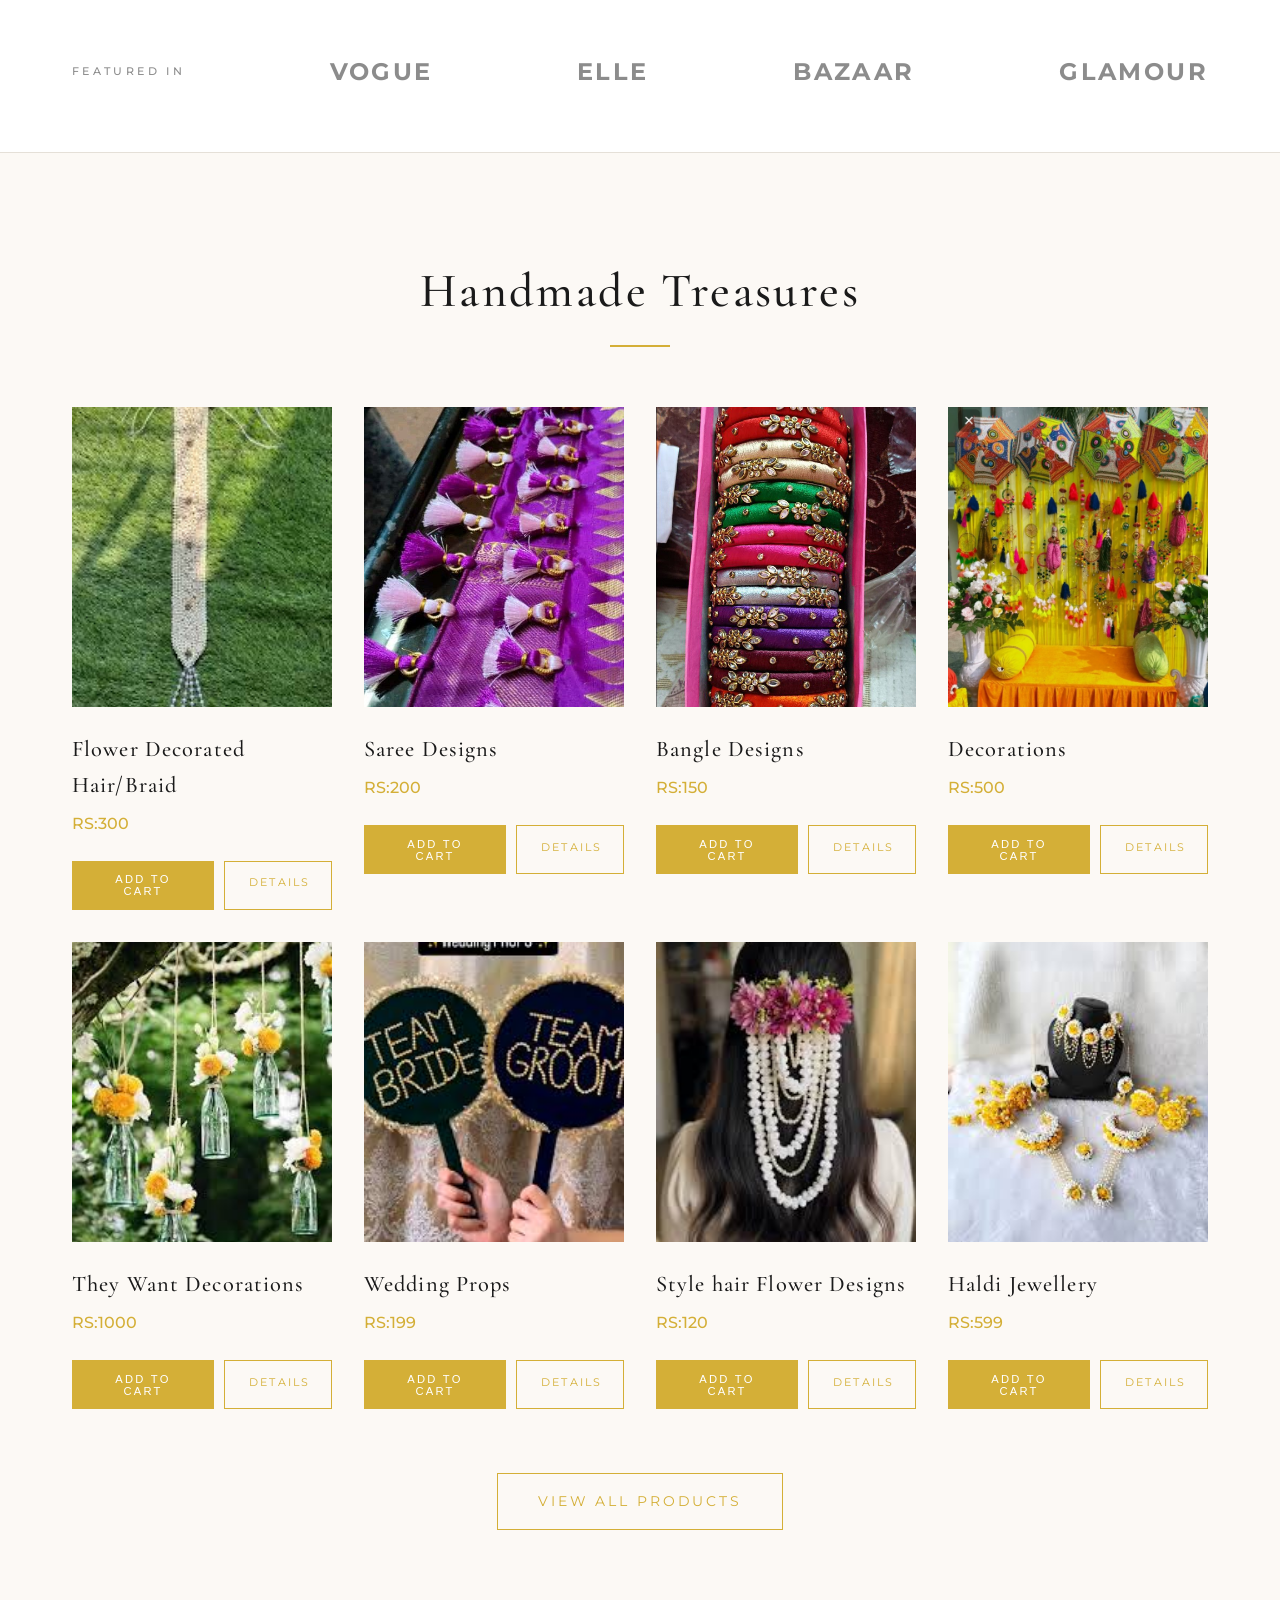
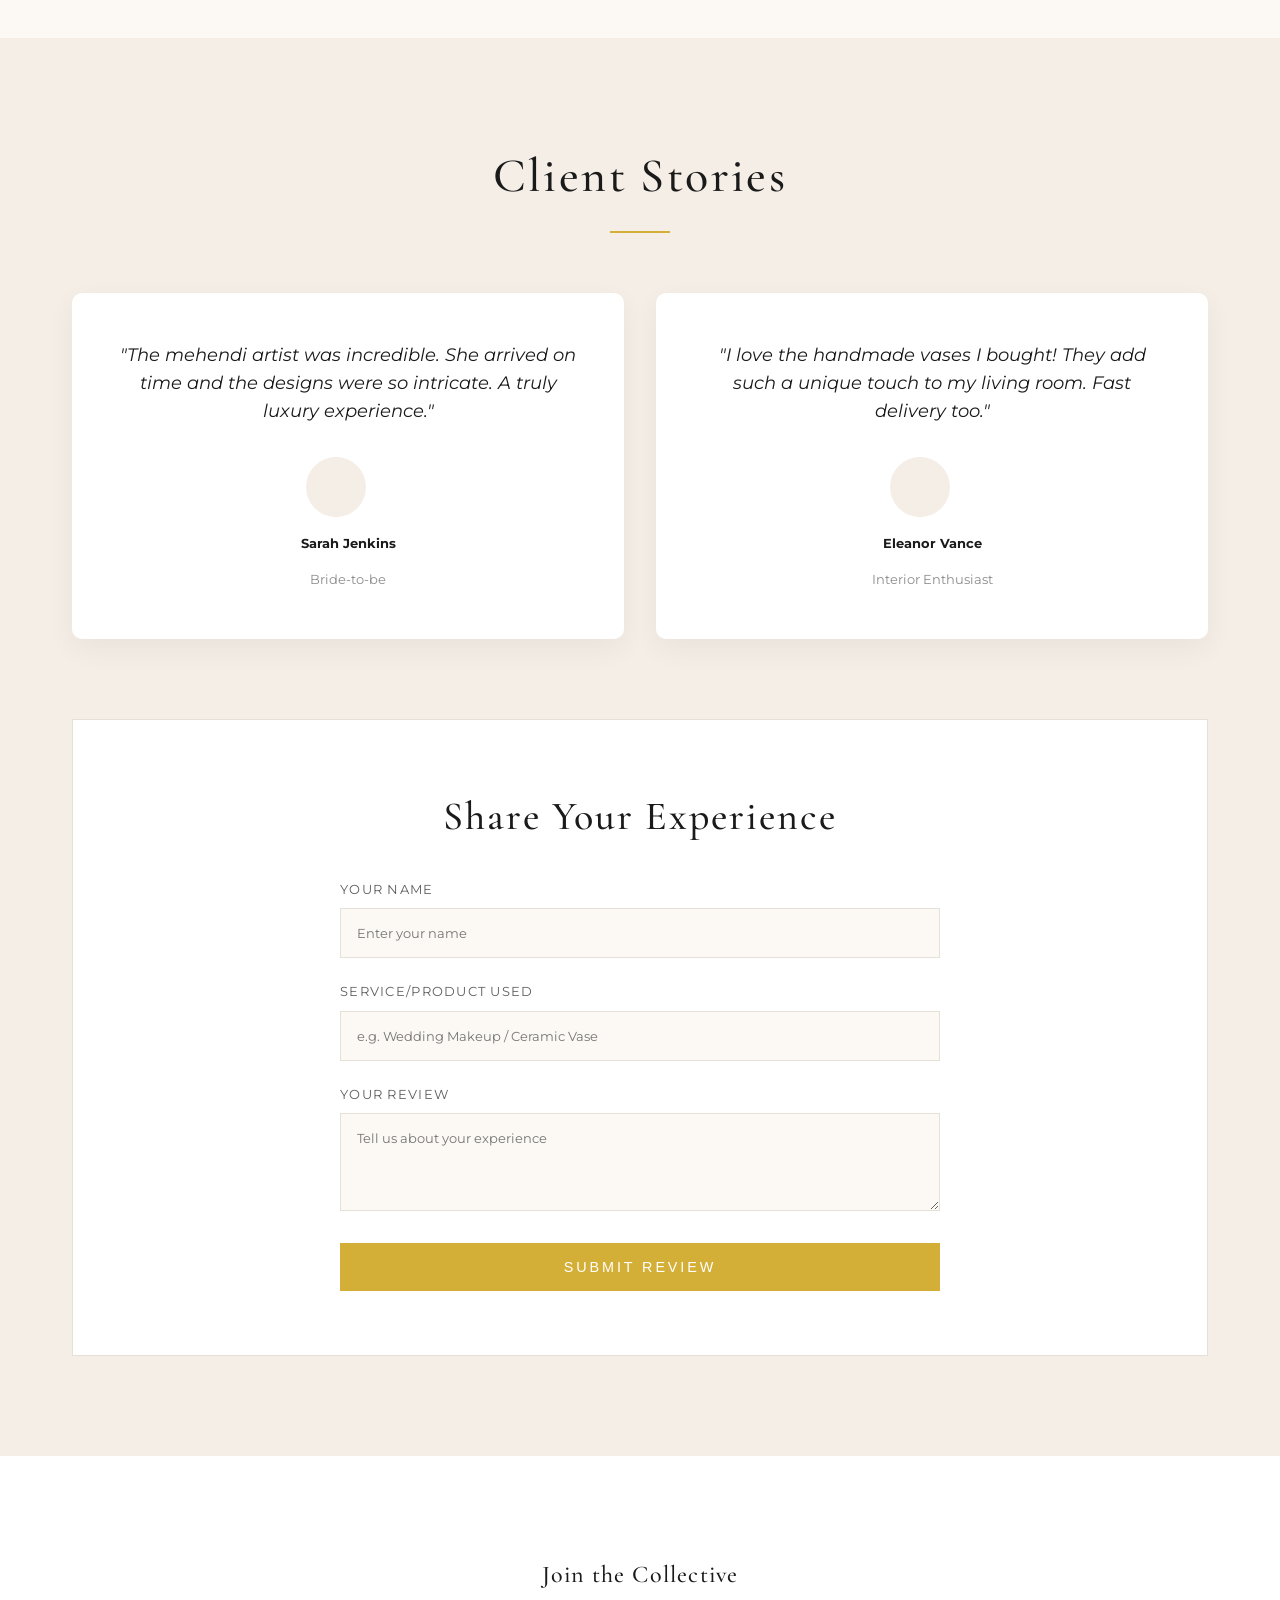
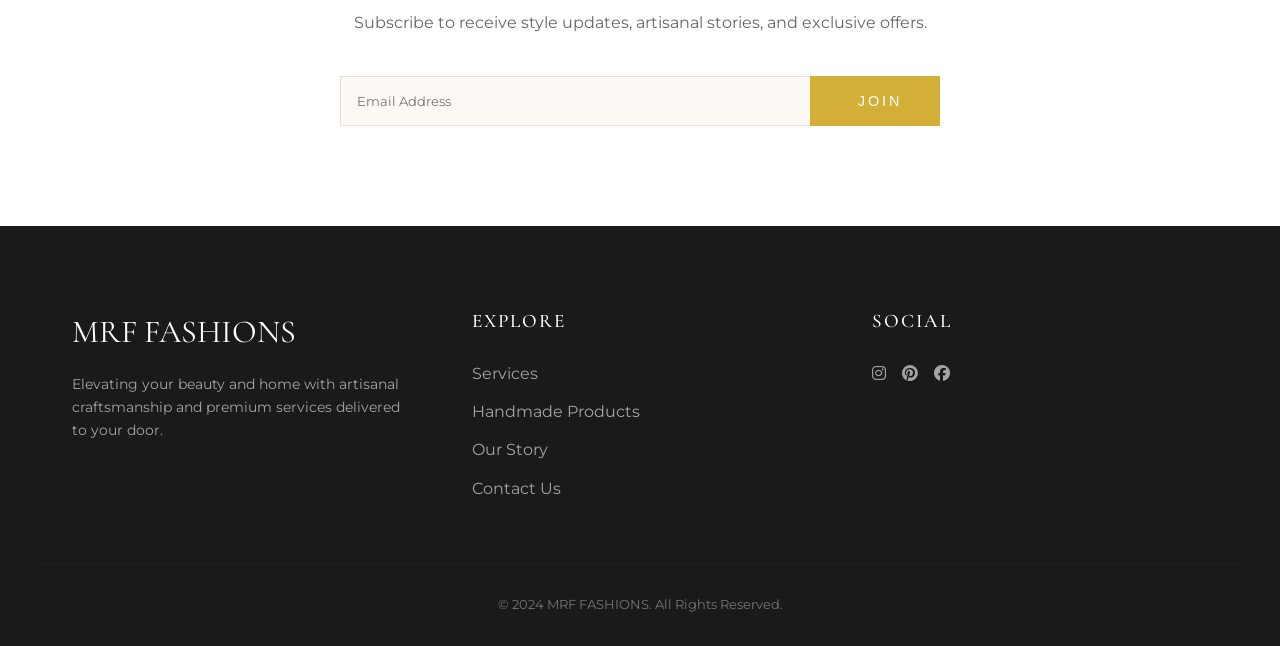
==== commit 2130f1df: "Add files via upload" ====
--- a/index.html
+++ b/index.html
@@ -4,7 +4,7 @@
 <head>
     <meta charset="UTF-8">
     <meta name="viewport" content="width=device-width, initial-scale=1.0">
-    <title>MRF FASHIONS RAYACHOTY MASAPETA | Beauty. Art. Crafted & Delivered.</title>
+    <title>MRF FASHIONS RAYACHOTY | Beauty. Art. Crafted & Delivered.</title>
     <meta name="description"
         content="Discover premium mehendi, hair styling, makeup services, and handmade home products delivered to your doorstep.">
     <link rel="stylesheet" href="style.css">
@@ -16,7 +16,7 @@
     <!-- Navigation -->
     <nav>
         <div class="container">
-            <a href="index.html" class="logo">MRF FASHIONS RAYACHOTY MASAPETA</a>
+            <a href="index.html" class="logo">MRF FASHIONS RAYACHOTY</a>
             <div class="nav-links">
                 <a href="index.html">Home</a>
                 <a href="services.html">Services</a>
@@ -61,7 +61,11 @@
                         <img src="image 3.jpg" alt="Mehendi Designs">
                     </div>
                     <div class="service-info">
-                        <h3>Mehendi Designs</h3>
+                        <div
+                            style="display: flex; justify-content: space-between; align-items: center; margin-bottom: 1rem;">
+                            <h3>Mehendi Designs</h3>
+                            <span style="color: var(--primary); font-weight: 500;">From RS:1000</span>
+                        </div>
                         <p style="color: var(--text-muted); margin-bottom: 1.5rem;">Intricate henna art for weddings and
                             special occasions.</p>
                         <a href="service-details.html?id=mehendi" class="btn btn-outline">Learn More</a>
@@ -73,7 +77,11 @@
                         <img src="assets/hair.png" alt="Hair Styling">
                     </div>
                     <div class="service-info">
-                        <h3>Hair Styling</h3>
+                        <div
+                            style="display: flex; justify-content: space-between; align-items: center; margin-bottom: 1rem;">
+                            <h3>Hair Styling</h3>
+                            <span style="color: var(--primary); font-weight: 500;">From RS:1,500</span>
+                        </div>
                         <p style="color: var(--text-muted); margin-bottom: 1.5rem;">Professional hair artistry in the
                             comfort of your home.</p>
                         <a href="service-details.html?id=hair" class="btn btn-outline">Learn More</a>
@@ -86,7 +94,11 @@
                             alt="Makeup">
                     </div>
                     <div class="service-info">
-                        <h3>Professional Makeup</h3>
+                        <div
+                            style="display: flex; justify-content: space-between; align-items: center; margin-bottom: 1rem;">
+                            <h3>Professional Makeup</h3>
+                            <span style="color: var(--primary); font-weight: 500;">From RS:1,500</span>
+                        </div>
                         <p style="color: var(--text-muted); margin-bottom: 1.5rem;">Flawless looks tailored for your
                             unique features.</p>
                         <a href="service-details.html?id=makeup" class="btn btn-outline">Learn More</a>
@@ -98,7 +110,11 @@
                         <img src="assets/decor.png" alt="Wedding Decorations">
                     </div>
                     <div class="service-info">
-                        <h3>Event Decor</h3>
+                        <div
+                            style="display: flex; justify-content: space-between; align-items: center; margin-bottom: 1rem;">
+                            <h3>Event Decor</h3>
+                            <span style="color: var(--primary); font-weight: 500;">Custom Quote</span>
+                        </div>
                         <p style="color: var(--text-muted); margin-bottom: 1.5rem;">Bespoke wedding and party
                             decorations on demand.</p>
                         <a href="service-details.html?id=decor" class="btn btn-outline">Learn More</a>
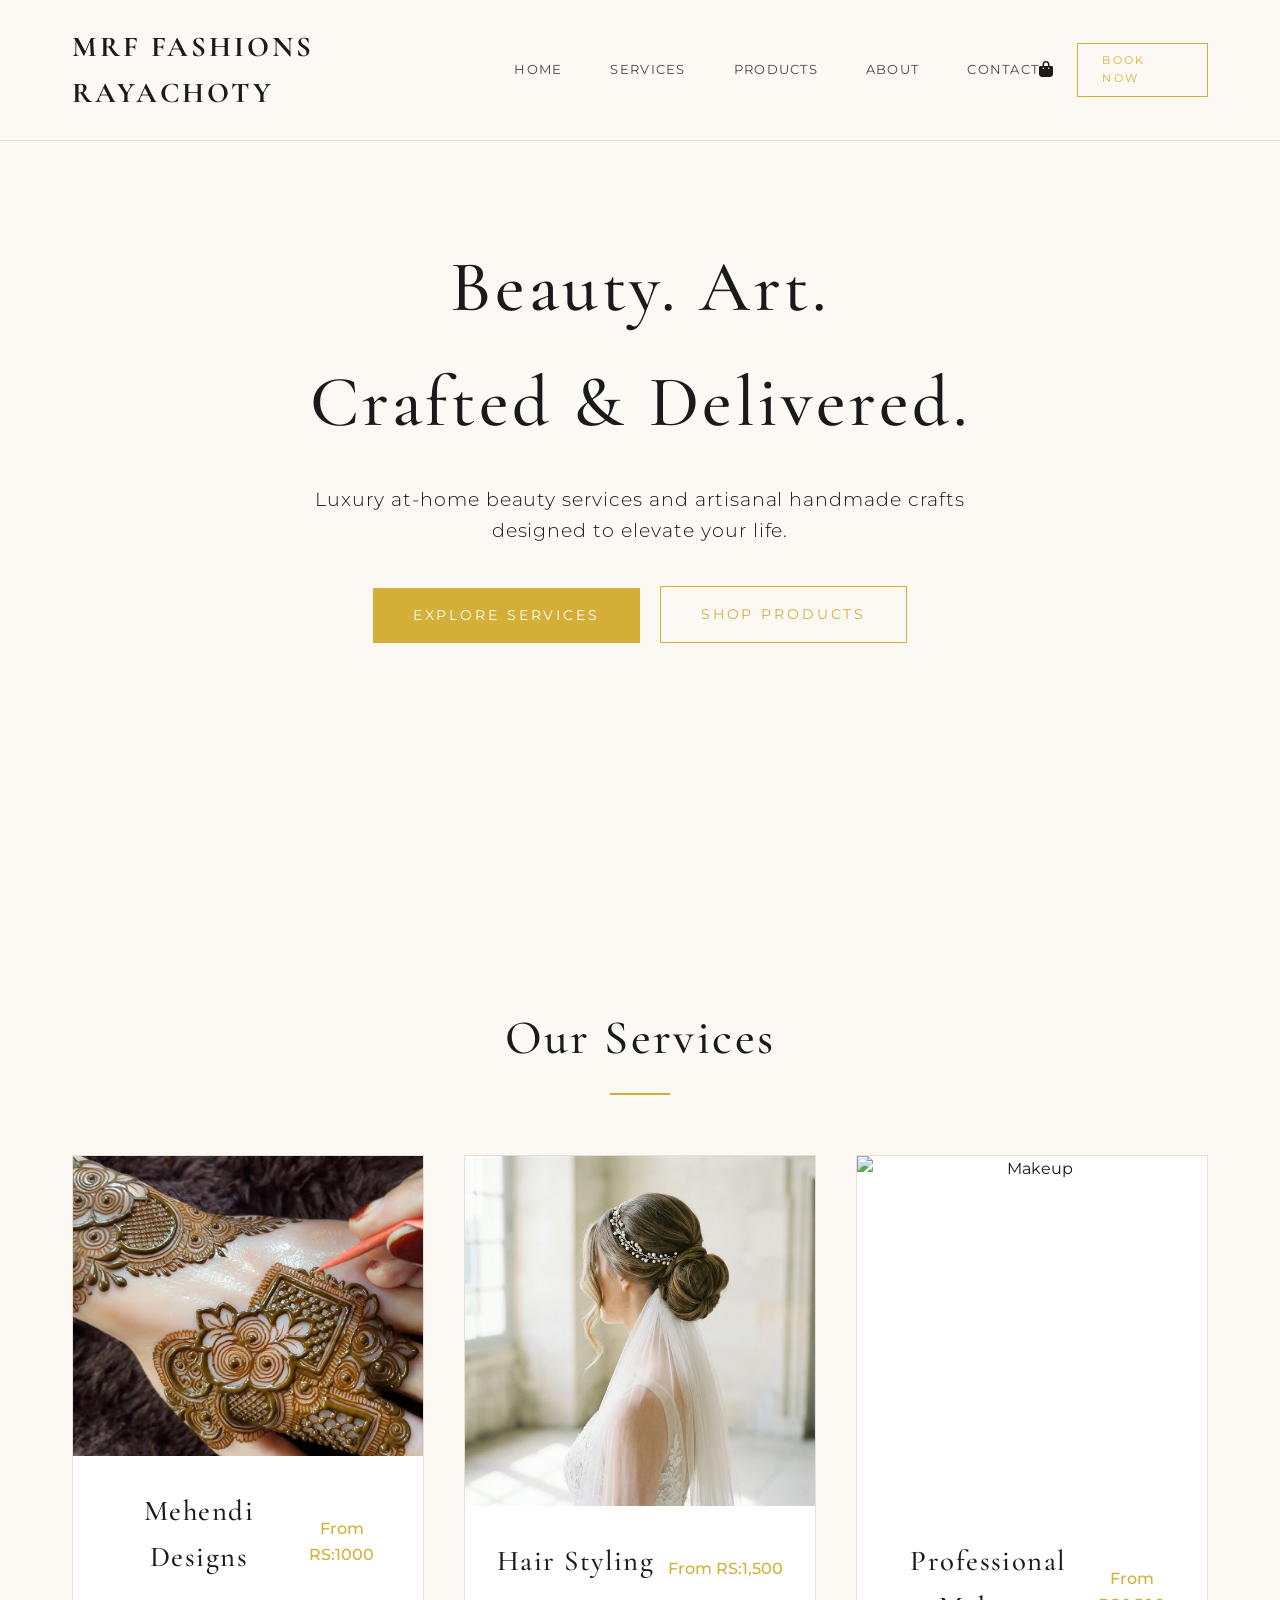
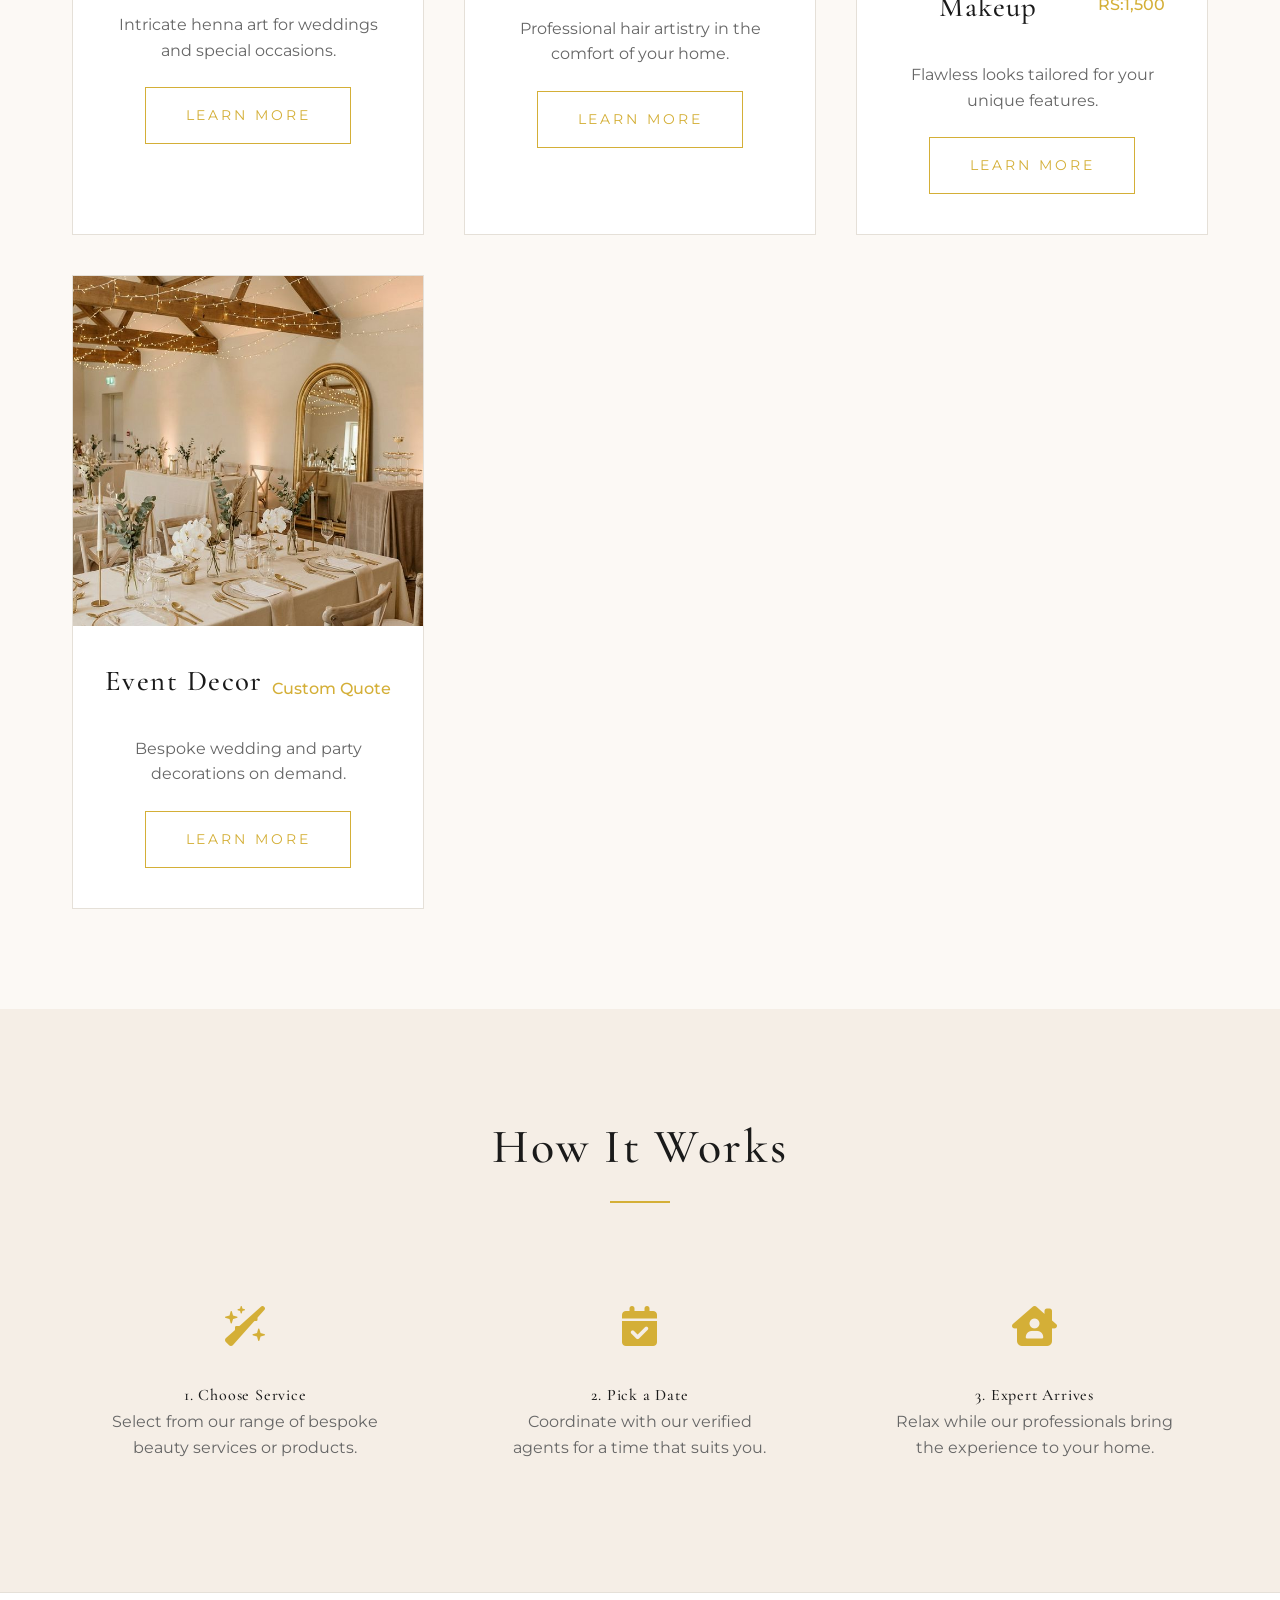
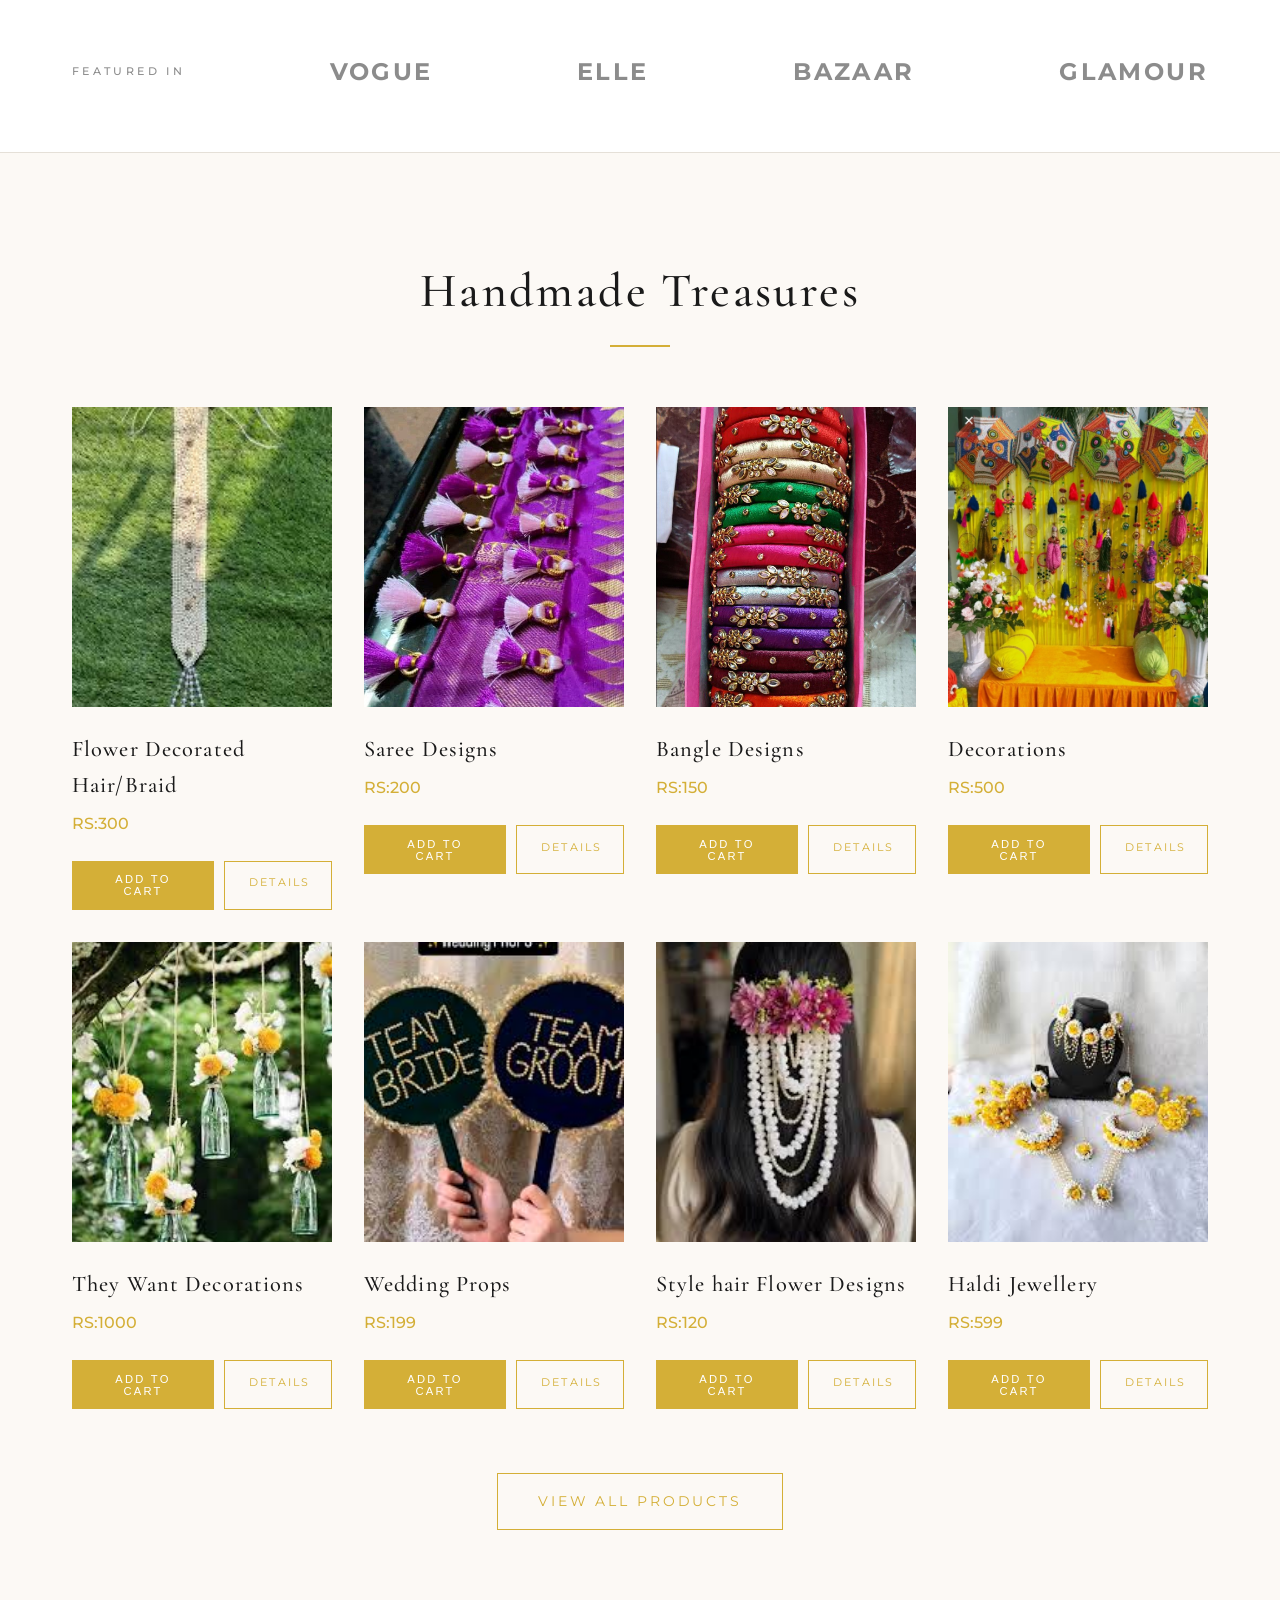
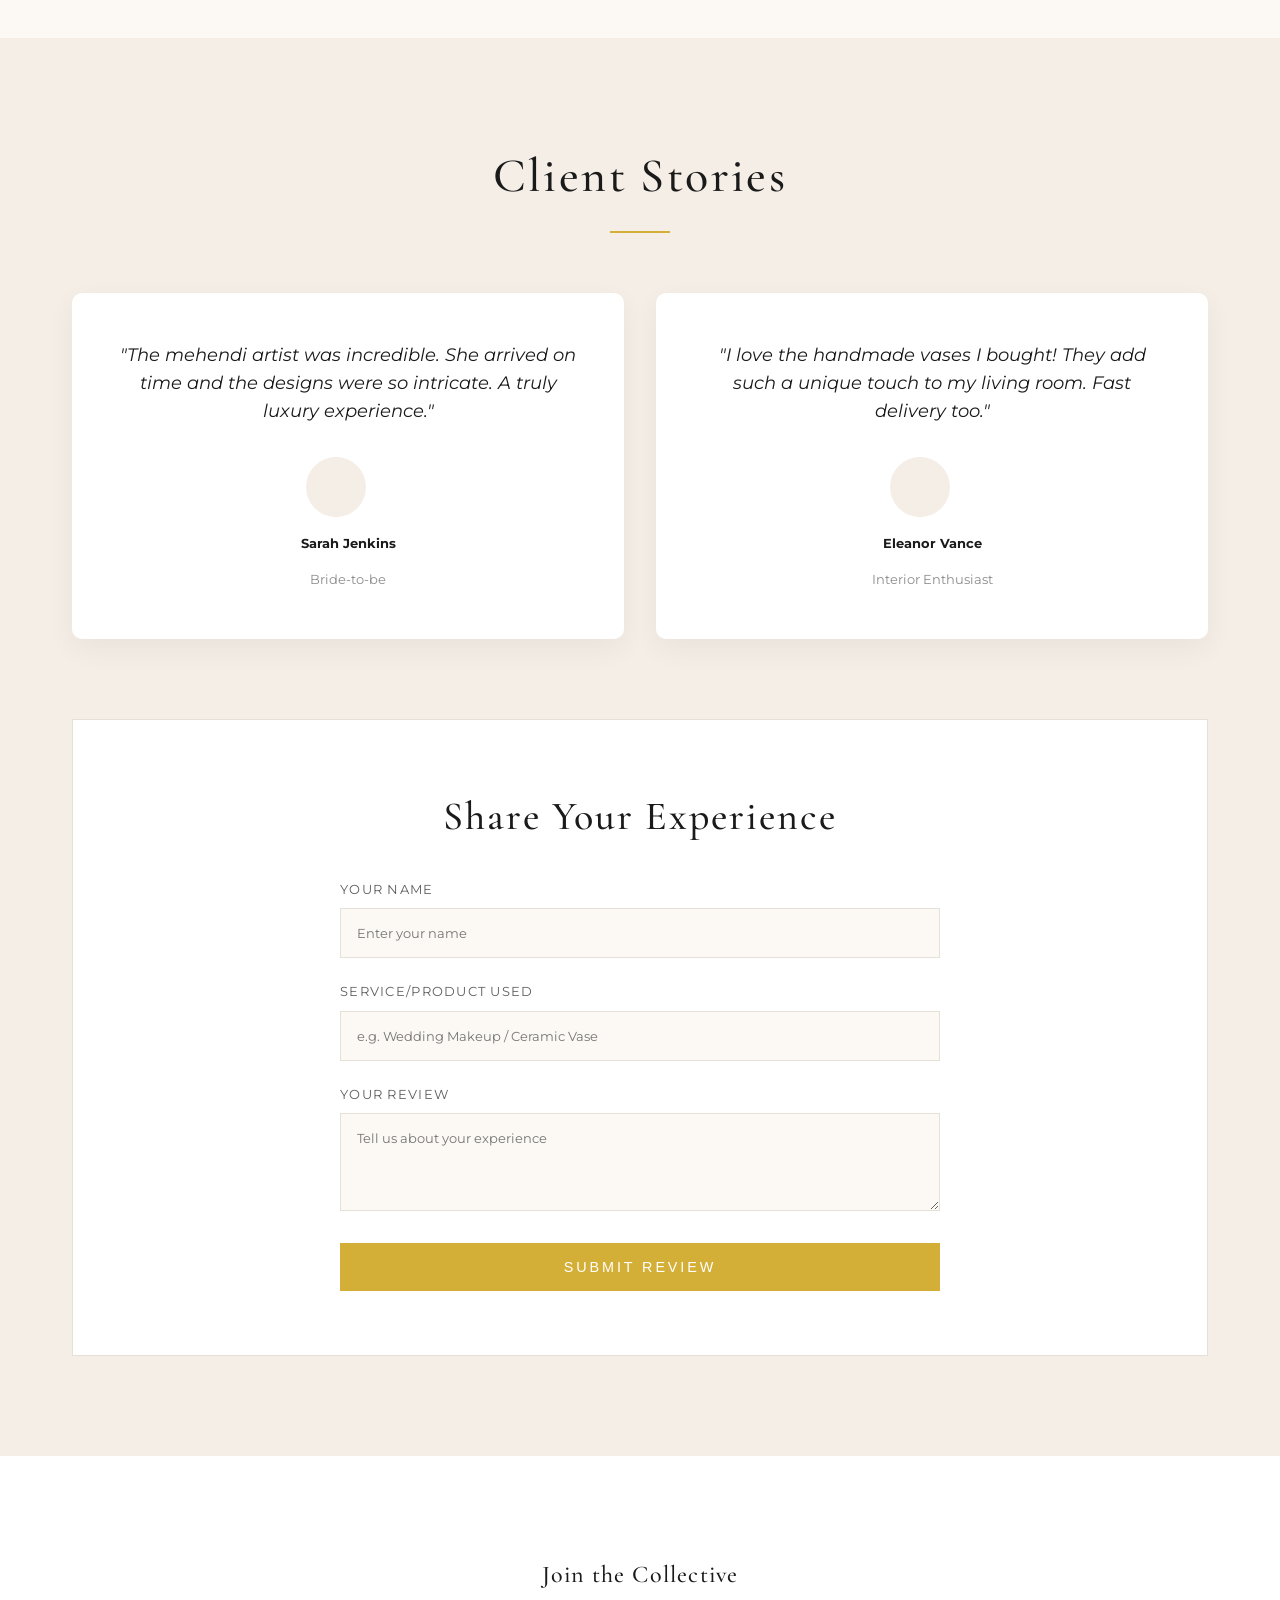
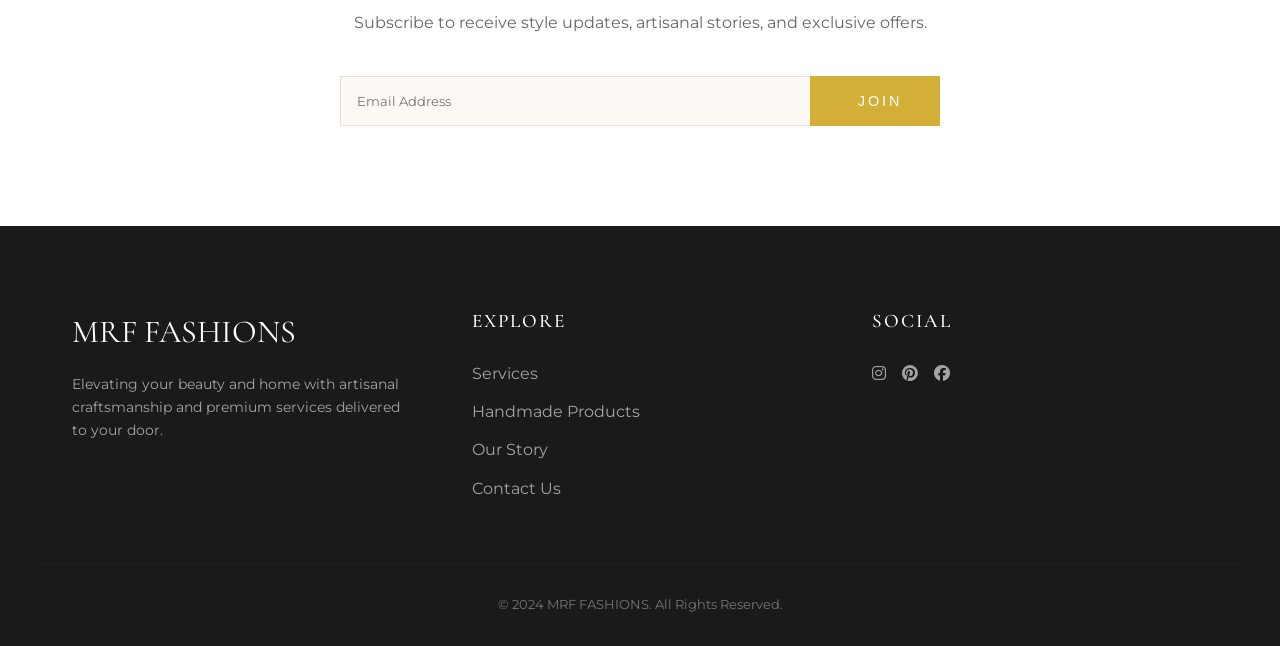
==== commit dddbdbc8: "Add files via upload" ====
--- a/index.html
+++ b/index.html
@@ -74,7 +74,7 @@
                 <!-- Hair Styling -->
                 <div class="service-card">
                     <div class="service-img">
-                        <img src="assets/hair.png" alt="Hair Styling">
+                        <img src="hair1.png" alt="Hair Styling">
                     </div>
                     <div class="service-info">
                         <div
@@ -107,7 +107,7 @@
                 <!-- Decoration -->
                 <div class="service-card">
                     <div class="service-img">
-                        <img src="assets/decor.png" alt="Wedding Decorations">
+                        <img src="decor1.png" alt="Wedding Decorations">
                     </div>
                     <div class="service-info">
                         <div
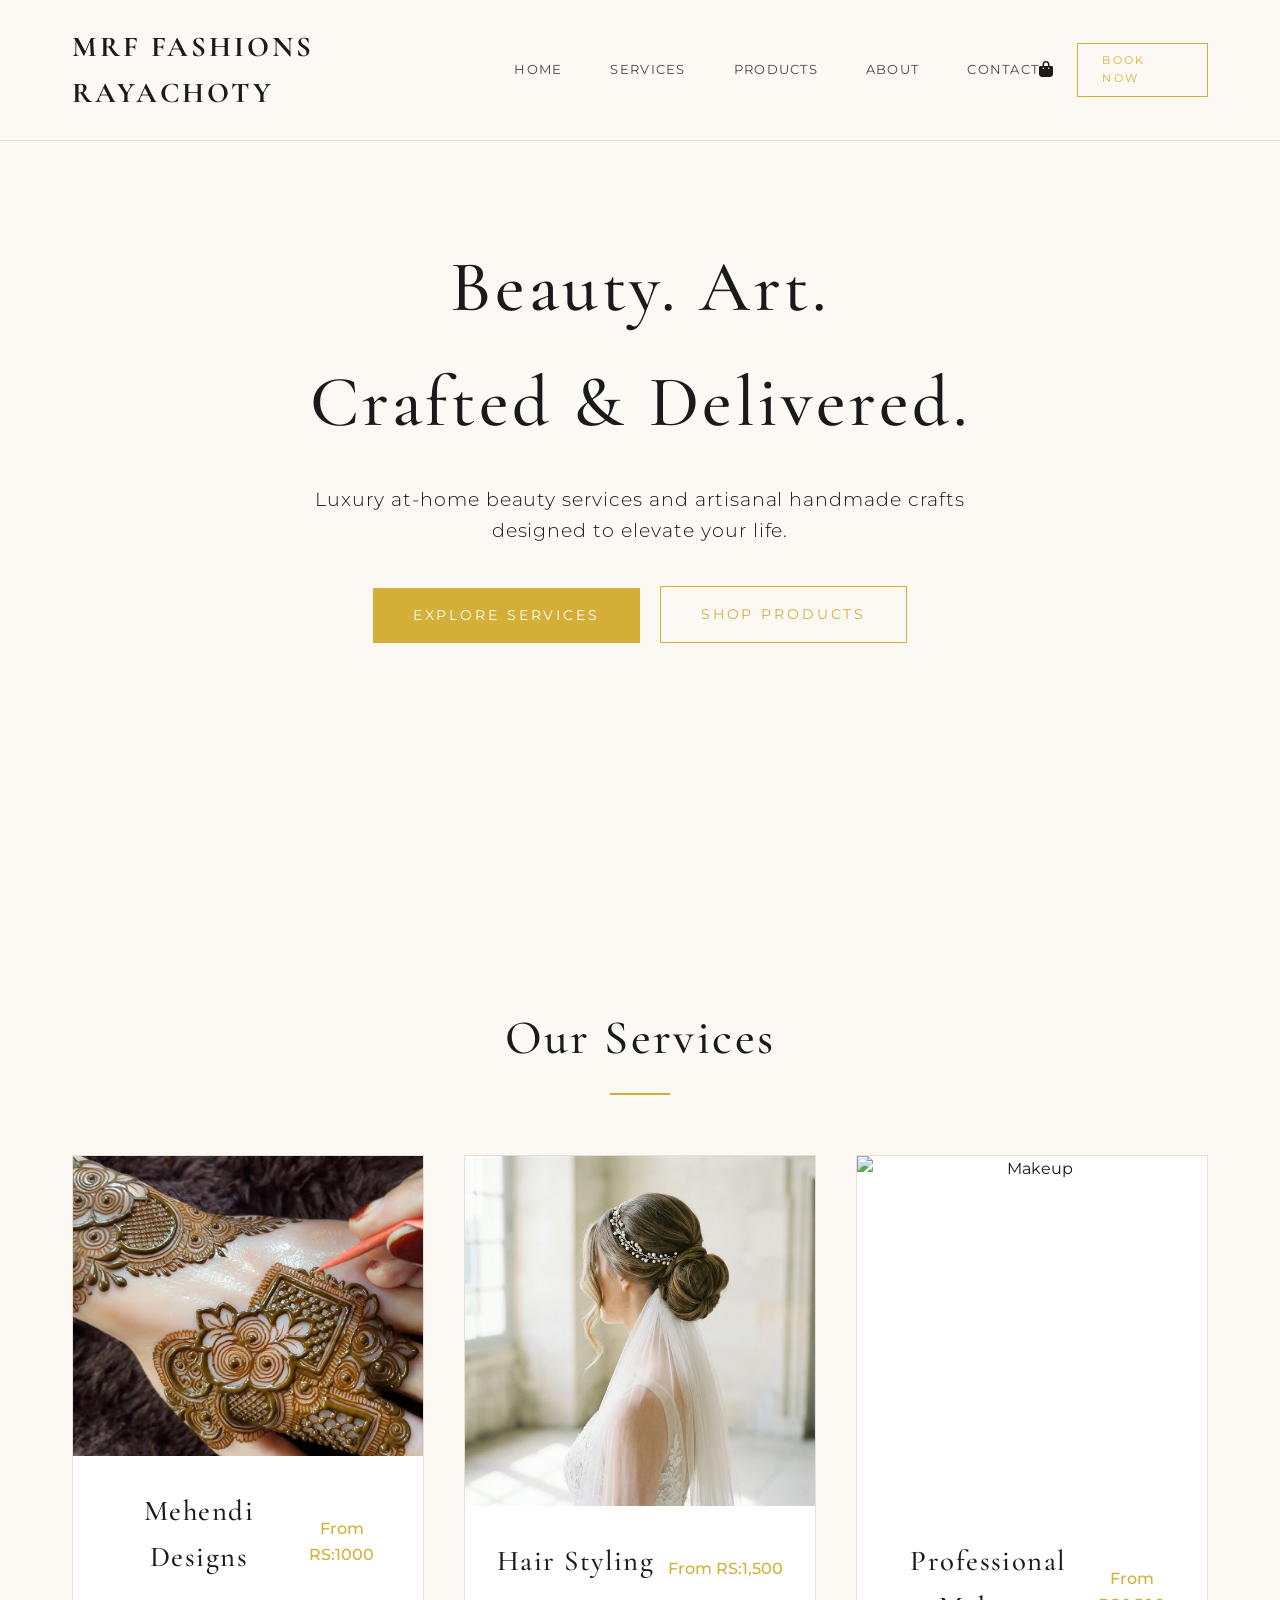
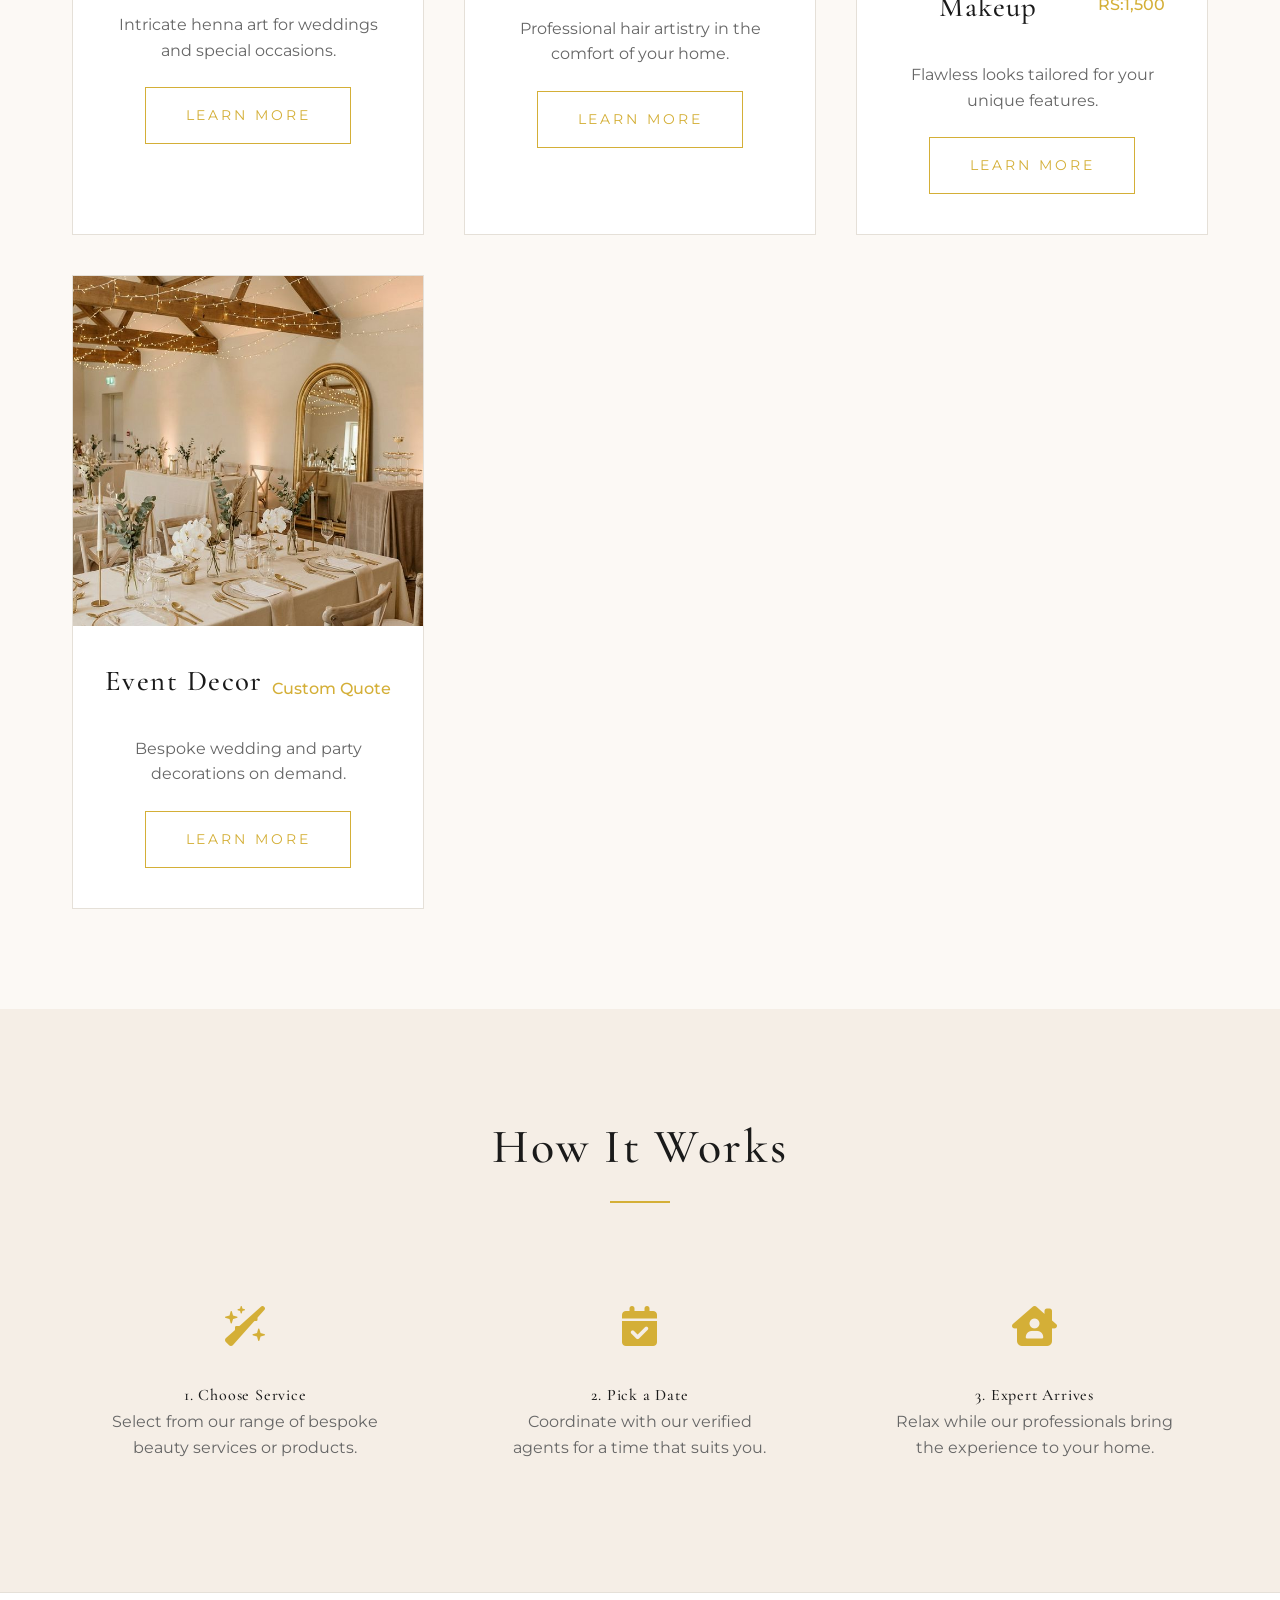
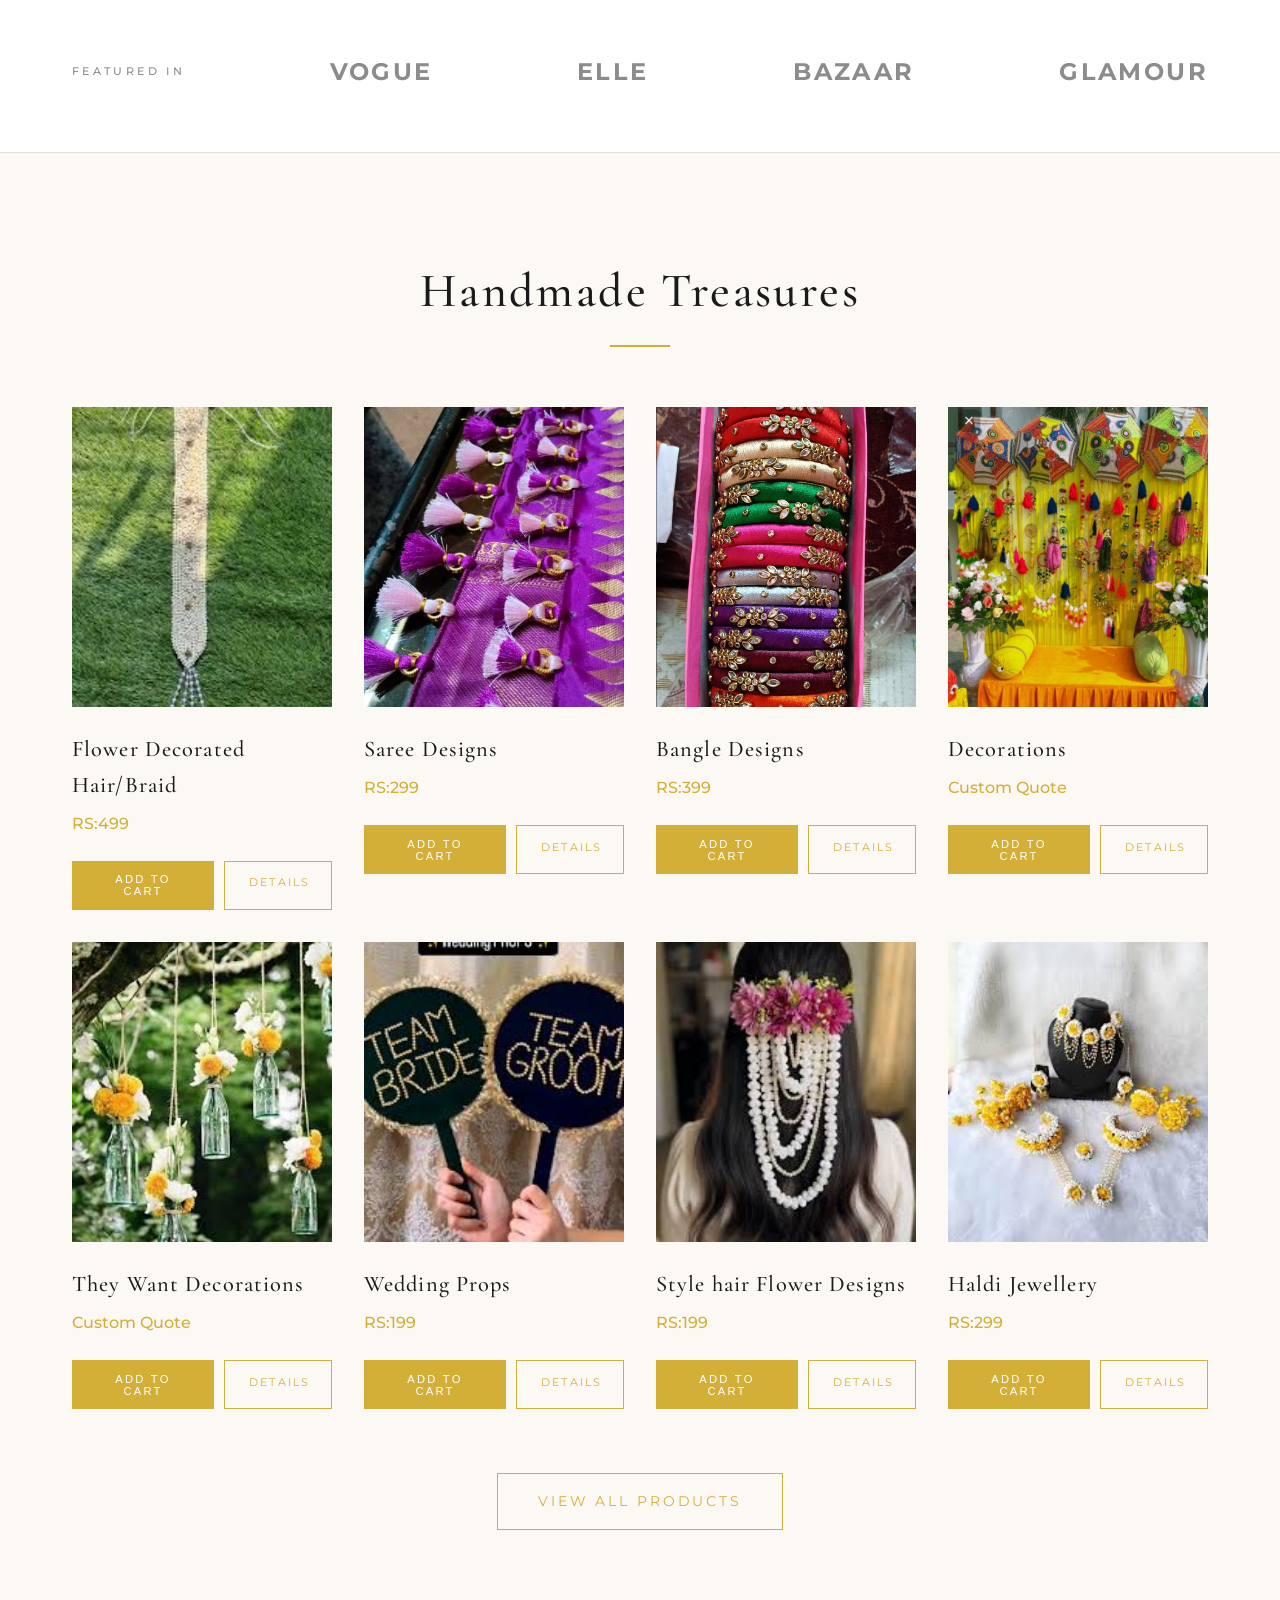
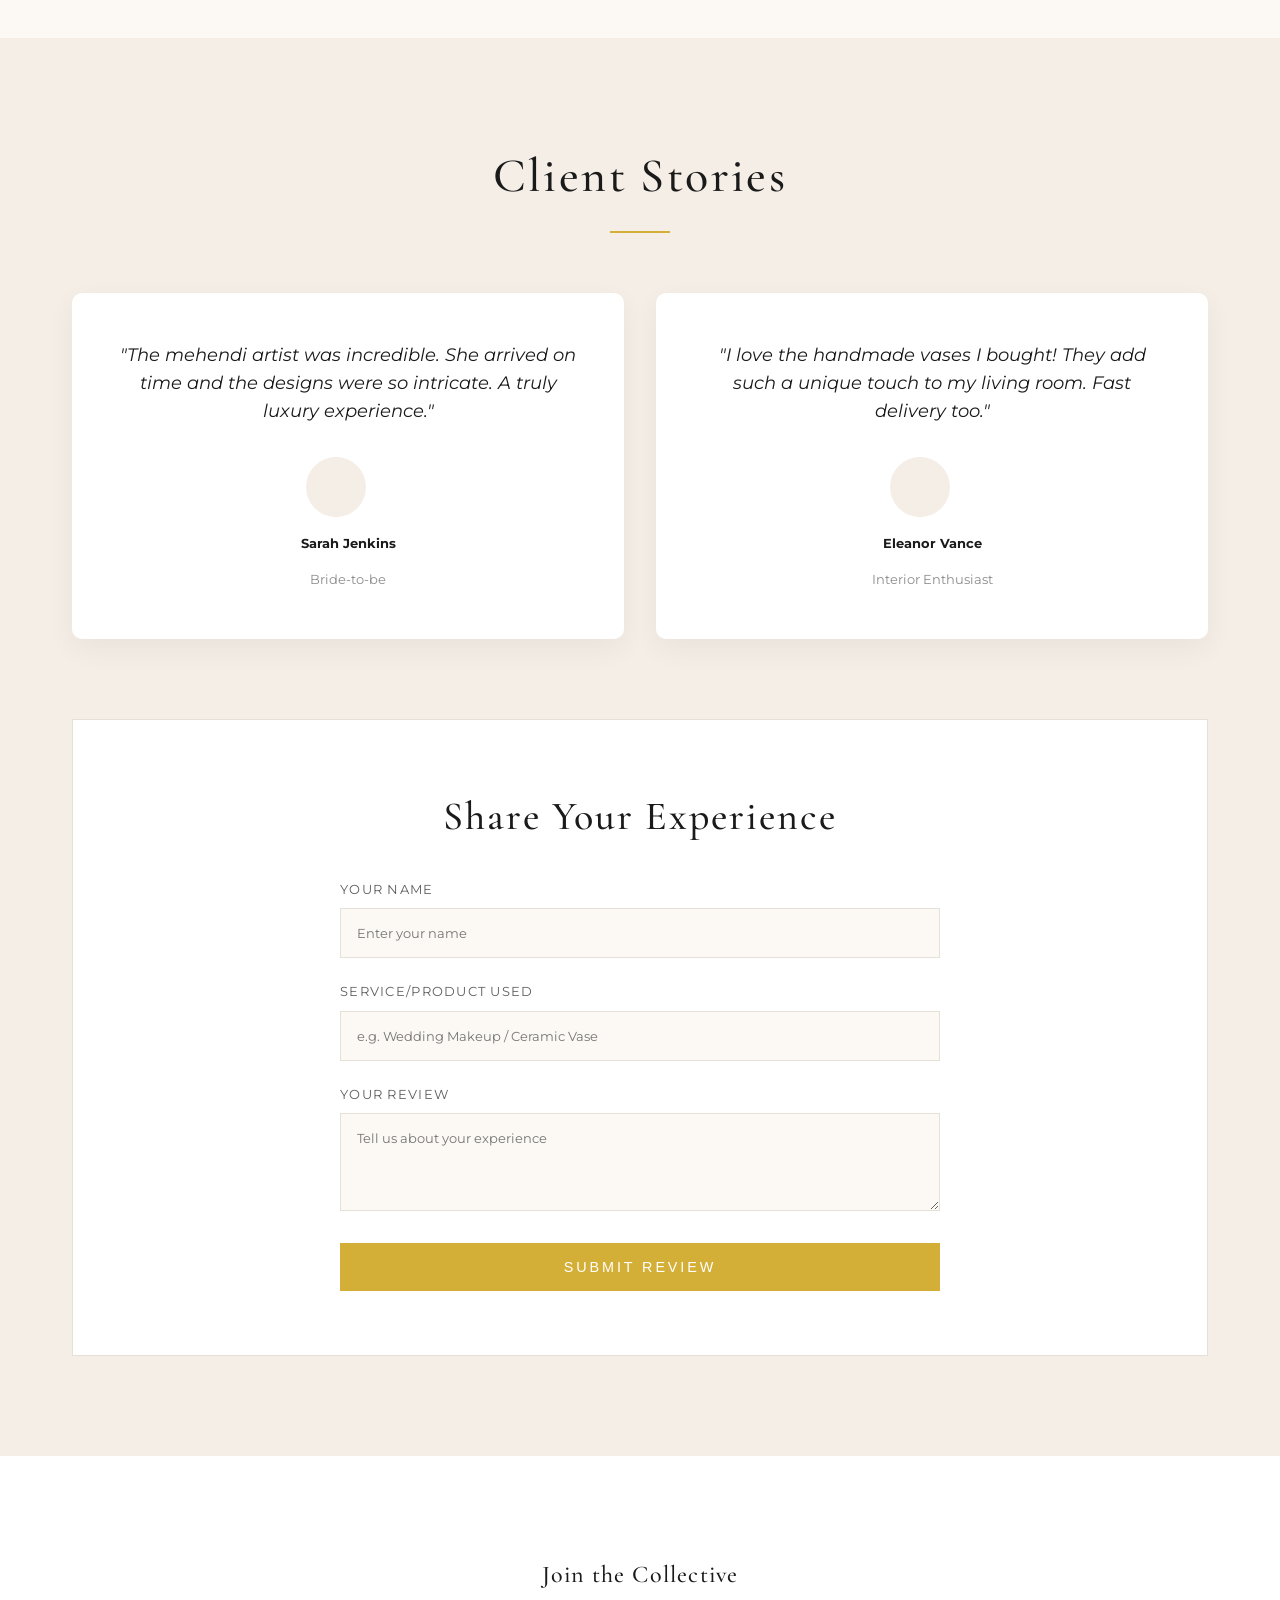
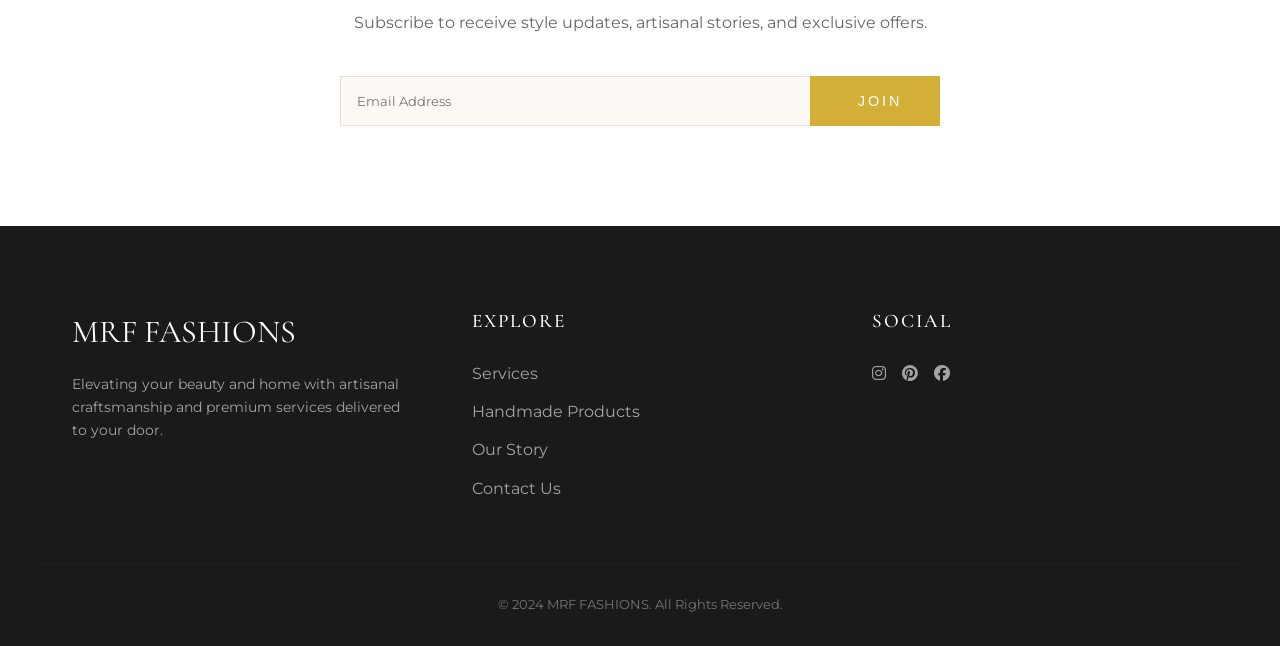
==== commit 2766d695: "Add files via upload" ====
--- a/index.html
+++ b/index.html
@@ -183,10 +183,10 @@
                     </div>
                     <div class="product-info">
                         <h4>Flower Decorated Hair/Braid</h4>
-                        <div class="product-price">RS:300</div>
-                        <div style="display: flex; gap: 10px; margin-top: 1.5rem;">
-                            <button class="btn btn-primary add-to-cart-btn" data-id="p1" data-name="Ceramic Vase"
-                                data-price="45.00" style="padding: 0.8rem 1.5rem; font-size: 0.7rem;">Add to
+                        <div class="product-price">RS:499</div>
+                        <div style="display: flex; gap: 10px; margin-top: 1.5rem;">
+                            <button class="btn btn-primary add-to-cart-btn" data-id="p1" data-name="Flower Decorated Hair/Braid"
+                                data-price="499" data-img="PRODUCT1.jpg" style="padding: 0.8rem 1.5rem; font-size: 0.7rem;">Add to
                                 Cart</button>
                             <a href="product-details.html?id=1" class="btn btn-outline"
                                 style="padding: 0.8rem 1.5rem; font-size: 0.7rem;">Details</a>
@@ -199,11 +199,11 @@
                     </div>
                     <div class="product-info">
                         <h4>Saree Designs</h4>
-                        <div class="product-price">RS:200</div>
-                        <div style="display: flex; gap: 10px; margin-top: 1.5rem;">
-                            <button class="btn btn-primary add-to-cart-btn" data-id="p2" data-name="Bead Necklace"
-                                data-price="32.00"
-                                data-img="https://images.unsplash.com/photo-1549490349-8643362247b5?q=80&w=1000"
+                        <div class="product-price">RS:299</div>
+                        <div style="display: flex; gap: 10px; margin-top: 1.5rem;">
+                            <button class="btn btn-primary add-to-cart-btn" data-id="p2" data-name="Saree Designs"
+                                data-price="299"
+                                data-img="PRODUCT2.jpg"
                                 style="padding: 0.8rem 1.5rem; font-size: 0.7rem;">Add to Cart</button>
                             <a href="product-details.html?id=2" class="btn btn-outline"
                                 style="padding: 0.8rem 1.5rem; font-size: 0.7rem;">Details</a>
@@ -216,11 +216,11 @@
                     </div>
                     <div class="product-info">
                         <h4>Bangle Designs</h4>
-                        <div class="product-price">RS:150</div>
-                        <div style="display: flex; gap: 10px; margin-top: 1.5rem;">
-                            <button class="btn btn-primary add-to-cart-btn" data-id="p3" data-name="Soy Candle"
-                                data-price="18.00"
-                                data-img="https://images.unsplash.com/photo-1615485290382-441e4d0c9cb5?q=80&w=1000"
+                        <div class="product-price">RS:399</div>
+                        <div style="display: flex; gap: 10px; margin-top: 1.5rem;">
+                            <button class="btn btn-primary add-to-cart-btn" data-id="p3" data-name="Bangle Designs"
+                                data-price="399"
+                                data-img="PRODUCT3.png"
                                 style="padding: 0.8rem 1.5rem; font-size: 0.7rem;">Add to Cart</button>
                             <a href="product-details.html?id=3" class="btn btn-outline"
                                 style="padding: 0.8rem 1.5rem; font-size: 0.7rem;">Details</a>
@@ -233,11 +233,11 @@
                     </div>
                     <div class="product-info">
                         <h4>Decorations</h4>
-                        <div class="product-price">RS:500</div>
-                        <div style="display: flex; gap: 10px; margin-top: 1.5rem;">
-                            <button class="btn btn-primary add-to-cart-btn" data-id="p4" data-name="Macrame Art"
-                                data-price="55.00"
-                                data-img="https://images.unsplash.com/photo-1513519245088-0e12902e5a38?q=80&w=1000"
+                        <div class="product-price">Custom Quote</div>
+                        <div style="display: flex; gap: 10px; margin-top: 1.5rem;">
+                            <button class="btn btn-primary add-to-cart-btn" data-id="p4" data-name="Decorations"
+                                data-price="0"
+                                data-img="PRODUCT4.jpeg"
                                 style="padding: 0.8rem 1.5rem; font-size: 0.7rem;">Add to Cart</button>
                             <a href="product-details.html?id=4" class="btn btn-outline"
                                 style="padding: 0.8rem 1.5rem; font-size: 0.7rem;">Details</a>
@@ -250,11 +250,11 @@
                     </div>
                     <div class="product-info">
                         <h4>They Want Decorations</h4>
-                        <div class="product-price">RS:1000</div>
-                        <div style="display: flex; gap: 10px; margin-top: 1.5rem;">
-                            <button class="btn btn-primary add-to-cart-btn" data-id="p5" data-name="Cushion"
-                                data-price="38.00"
-                                data-img="https://images.unsplash.com/photo-1620799140408-edc6dcb6d633?q=80&w=1000"
+                        <div class="product-price">Custom Quote</div>
+                        <div style="display: flex; gap: 10px; margin-top: 1.5rem;">
+                            <button class="btn btn-primary add-to-cart-btn" data-id="p5" data-name="They Want Decorations"
+                                data-price="0"
+                                data-img="PRODUCT5.jpg"
                                 style="padding: 0.8rem 1.5rem; font-size: 0.7rem;">Add to Cart</button>
                             <a href="product-details.html?id=5" class="btn btn-outline"
                                 style="padding: 0.8rem 1.5rem; font-size: 0.7rem;">Details</a>
@@ -269,9 +269,9 @@
                         <h4>Wedding Props</h4>
                         <div class="product-price">RS:199</div>
                         <div style="display: flex; gap: 10px; margin-top: 1.5rem;">
-                            <button class="btn btn-primary add-to-cart-btn" data-id="p6" data-name="Canvas Print"
-                                data-price="75.00"
-                                data-img="https://images.unsplash.com/photo-1595181891391-561ad7852f9e?q=80&w=1000"
+                            <button class="btn btn-primary add-to-cart-btn" data-id="p6" data-name="Wedding Props"
+                                data-price="199"
+                                data-img="PRODUCT6.jpg"
                                 style="padding: 0.8rem 1.5rem; font-size: 0.7rem;">Add to Cart</button>
                             <a href="product-details.html?id=6" class="btn btn-outline"
                                 style="padding: 0.8rem 1.5rem; font-size: 0.7rem;">Details</a>
@@ -284,11 +284,11 @@
                     </div>
                     <div class="product-info">
                         <h4>Style hair Flower Designs</h4>
-                        <div class="product-price">RS:120</div>
-                        <div style="display: flex; gap: 10px; margin-top: 1.5rem;">
-                            <button class="btn btn-primary add-to-cart-btn" data-id="p7" data-name="Silk Scarf"
-                                data-price="42.00"
-                                data-img="https://images.unsplash.com/photo-1584917865442-de89df76afd3?q=80&w=1000"
+                        <div class="product-price">RS:199</div>
+                        <div style="display: flex; gap: 10px; margin-top: 1.5rem;">
+                            <button class="btn btn-primary add-to-cart-btn" data-id="p7" data-name="Style Hair Flower Designs"
+                                data-price="199"
+                                data-img="PRODUCT7.jpg"
                                 style="padding: 0.8rem 1.5rem; font-size: 0.7rem;">Add to Cart</button>
                             <a href="product-details.html?id=7" class="btn btn-outline"
                                 style="padding: 0.8rem 1.5rem; font-size: 0.7rem;">Details</a>
@@ -301,11 +301,11 @@
                     </div>
                     <div class="product-info">
                         <h4>Haldi Jewellery</h4>
-                        <div class="product-price">RS:599</div>
-                        <div style="display: flex; gap: 10px; margin-top: 1.5rem;">
-                            <button class="btn btn-primary add-to-cart-btn" data-id="p8" data-name="Marble Coasters"
-                                data-price="25.00"
-                                data-img="https://images.unsplash.com/photo-1616489953149-809da3382753?q=80&w=1000"
+                        <div class="product-price">RS:299</div>
+                        <div style="display: flex; gap: 10px; margin-top: 1.5rem;">
+                            <button class="btn btn-primary add-to-cart-btn" data-id="p8" data-name="Haldi Jewellery"
+                                data-price="299"
+                                data-img="PRODUCT8.jpg"
                                 style="padding: 0.8rem 1.5rem; font-size: 0.7rem;">Add to Cart</button>
                             <a href="product-details.html?id=8" class="btn btn-outline"
                                 style="padding: 0.8rem 1.5rem; font-size: 0.7rem;">Details</a>
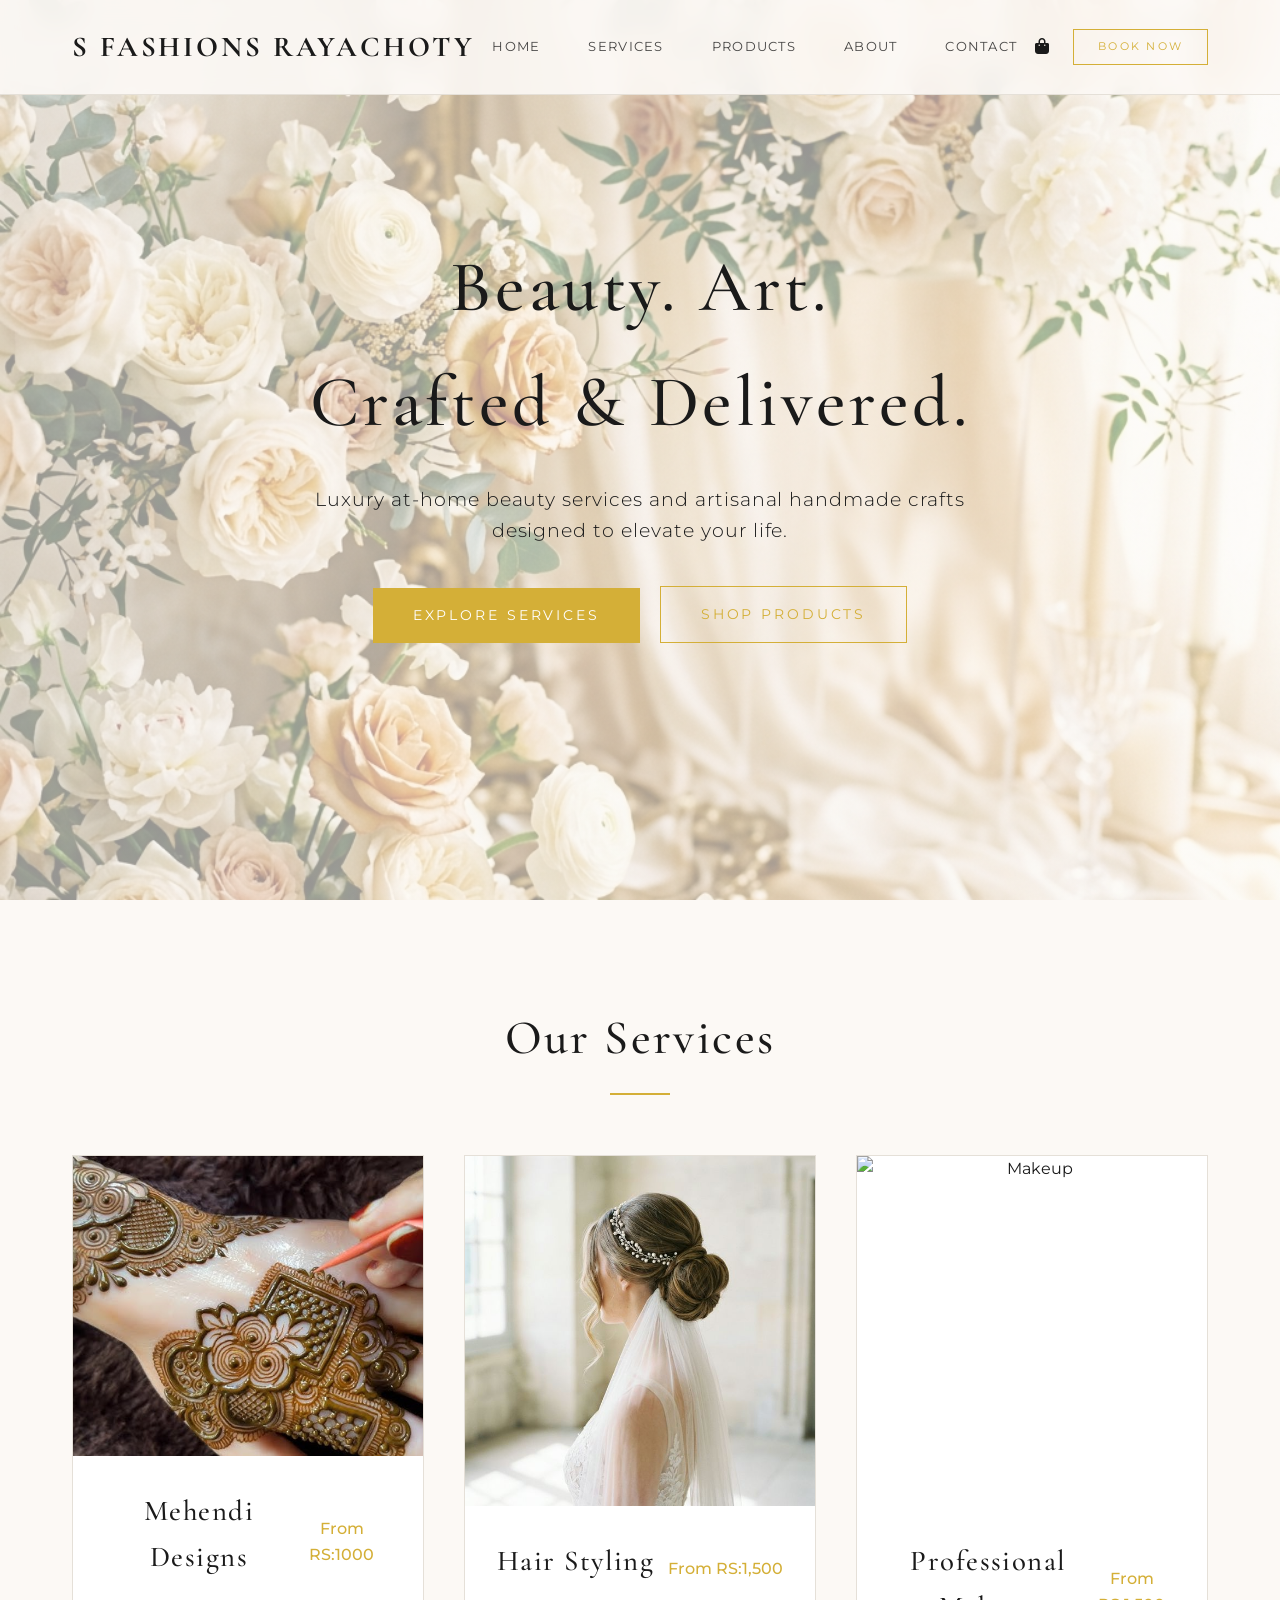
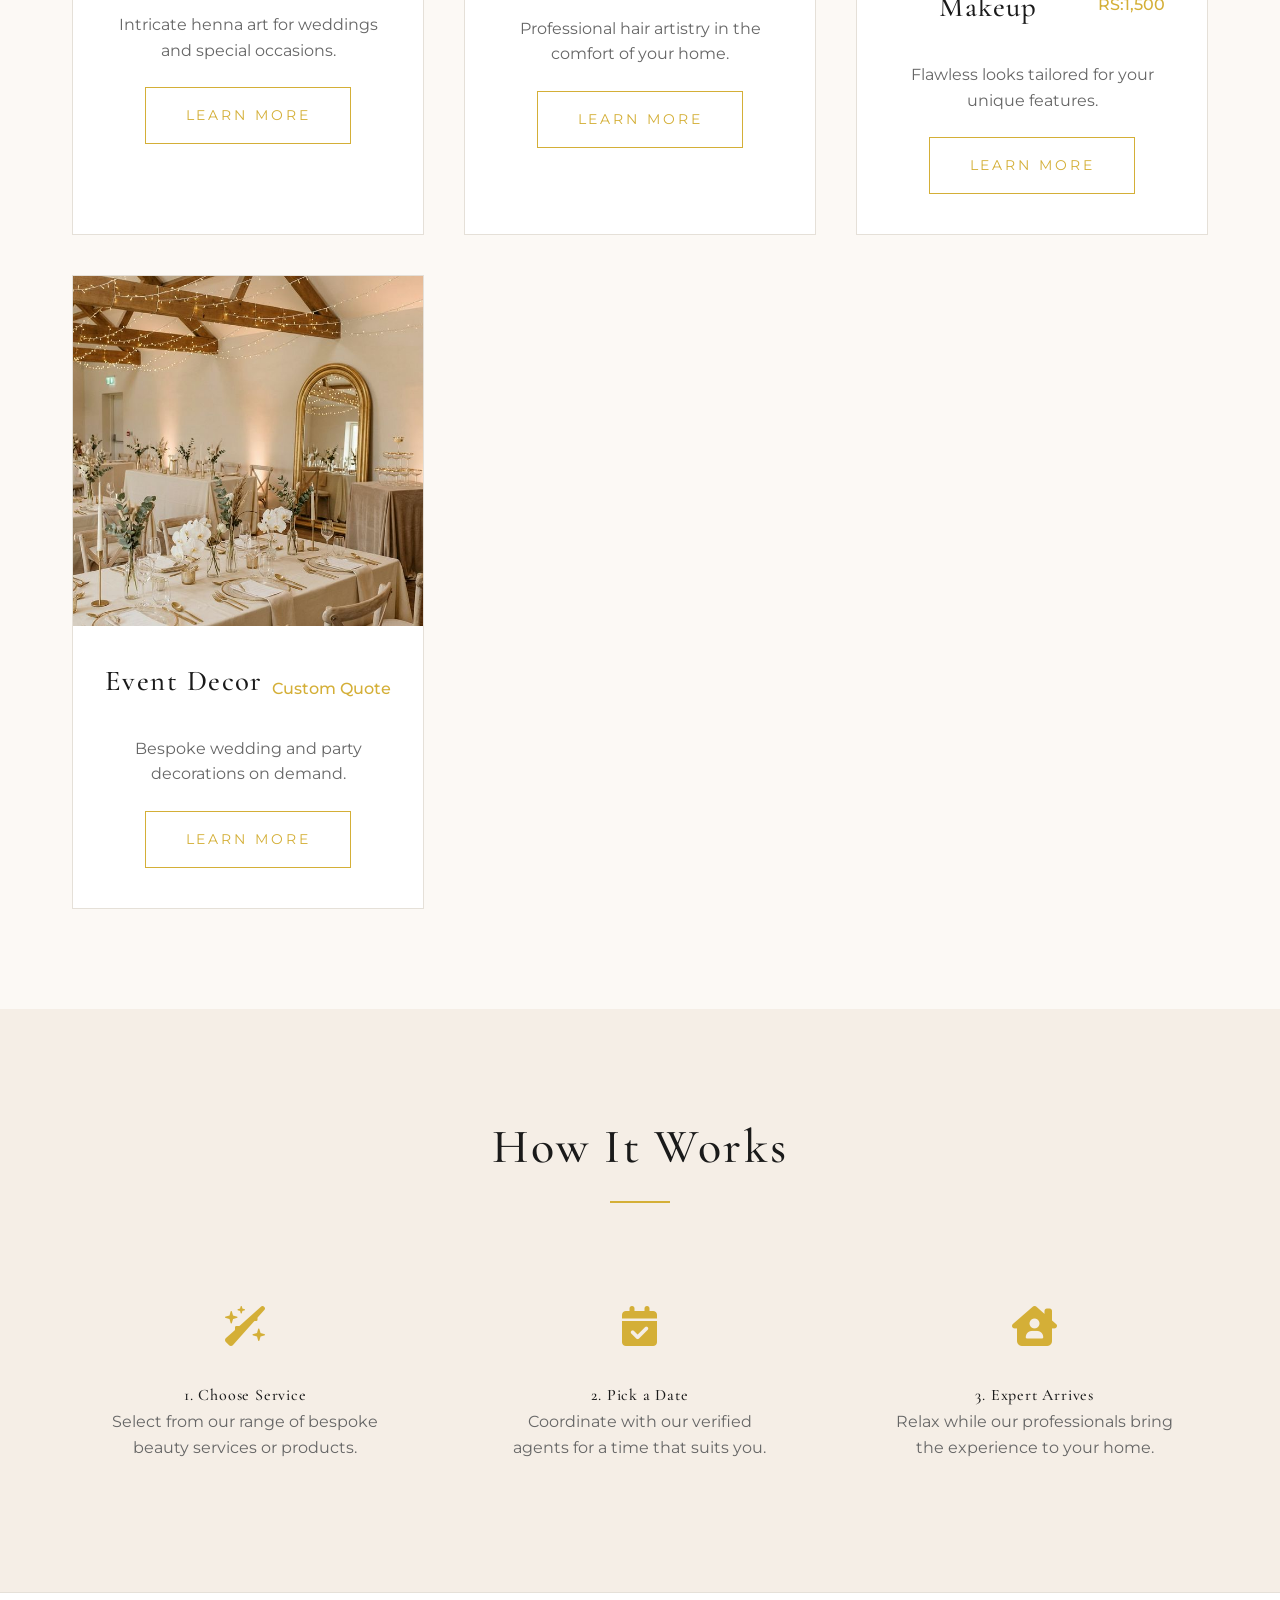
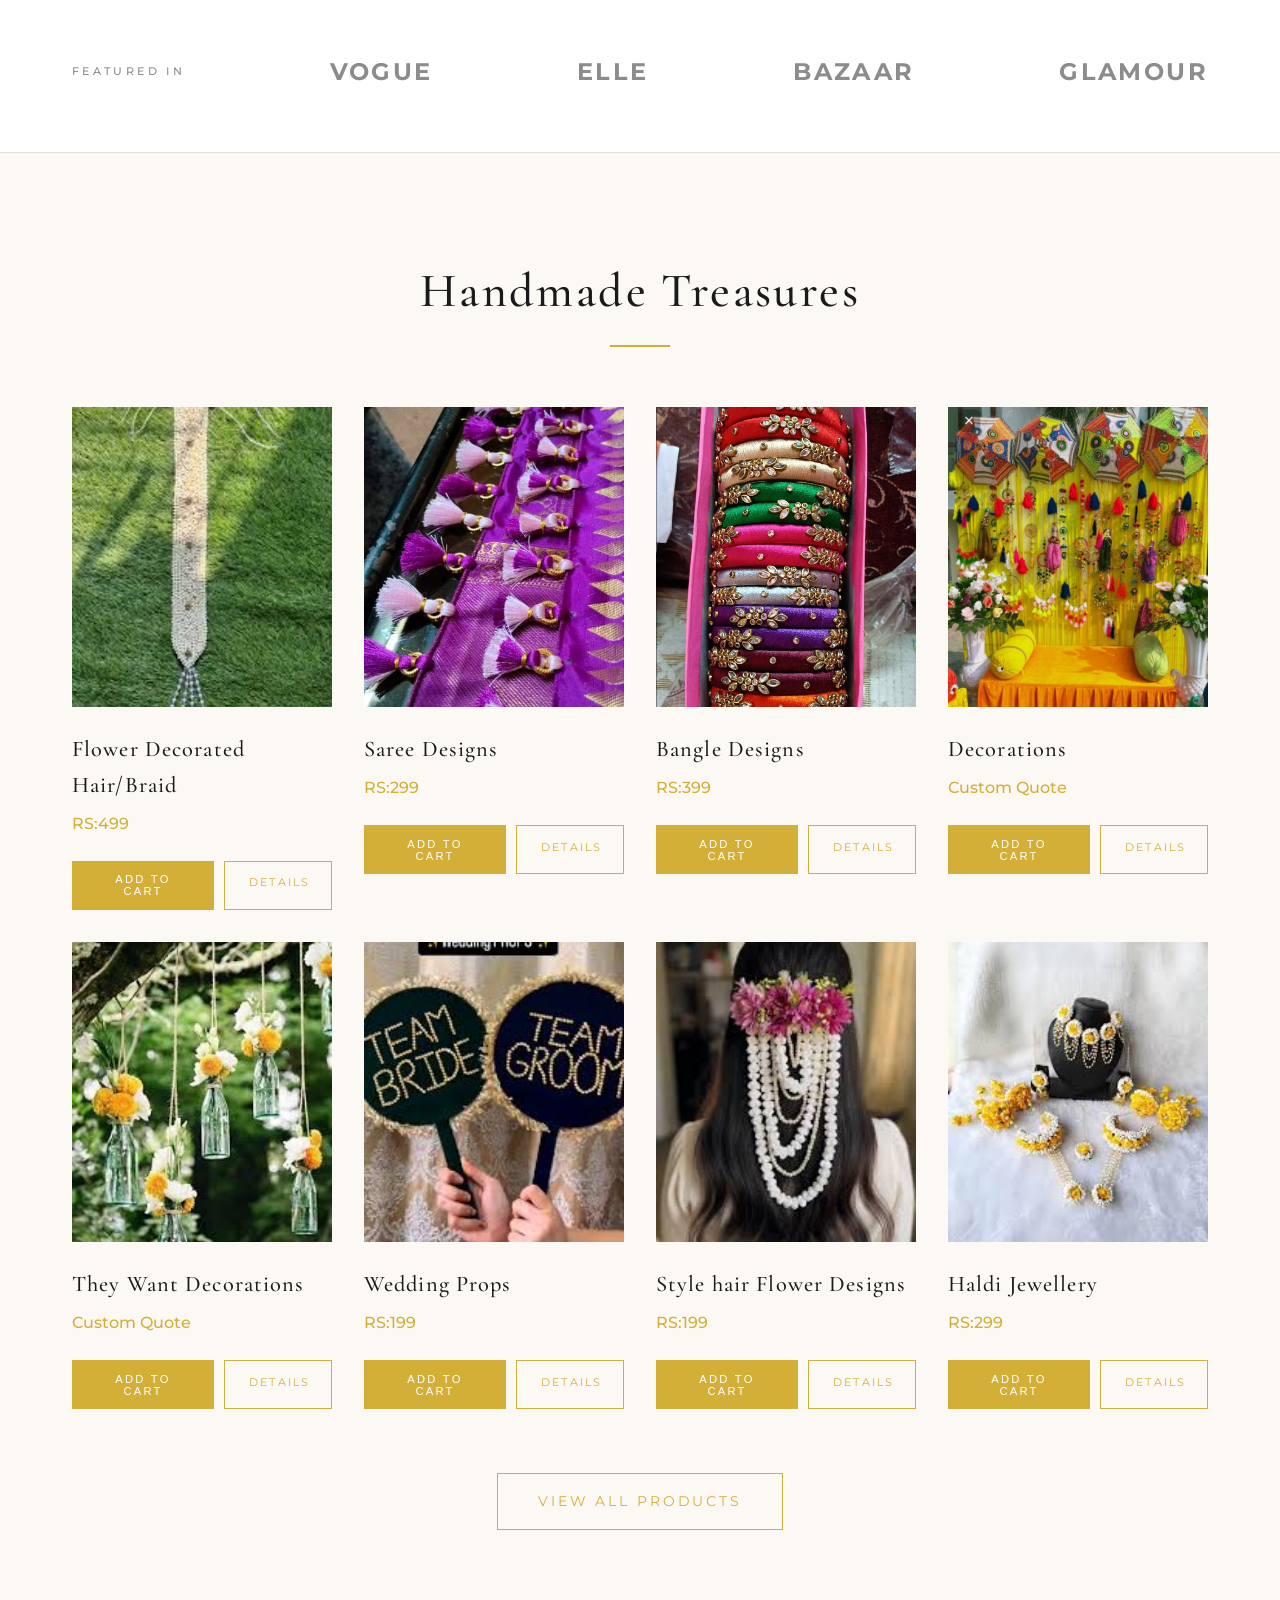
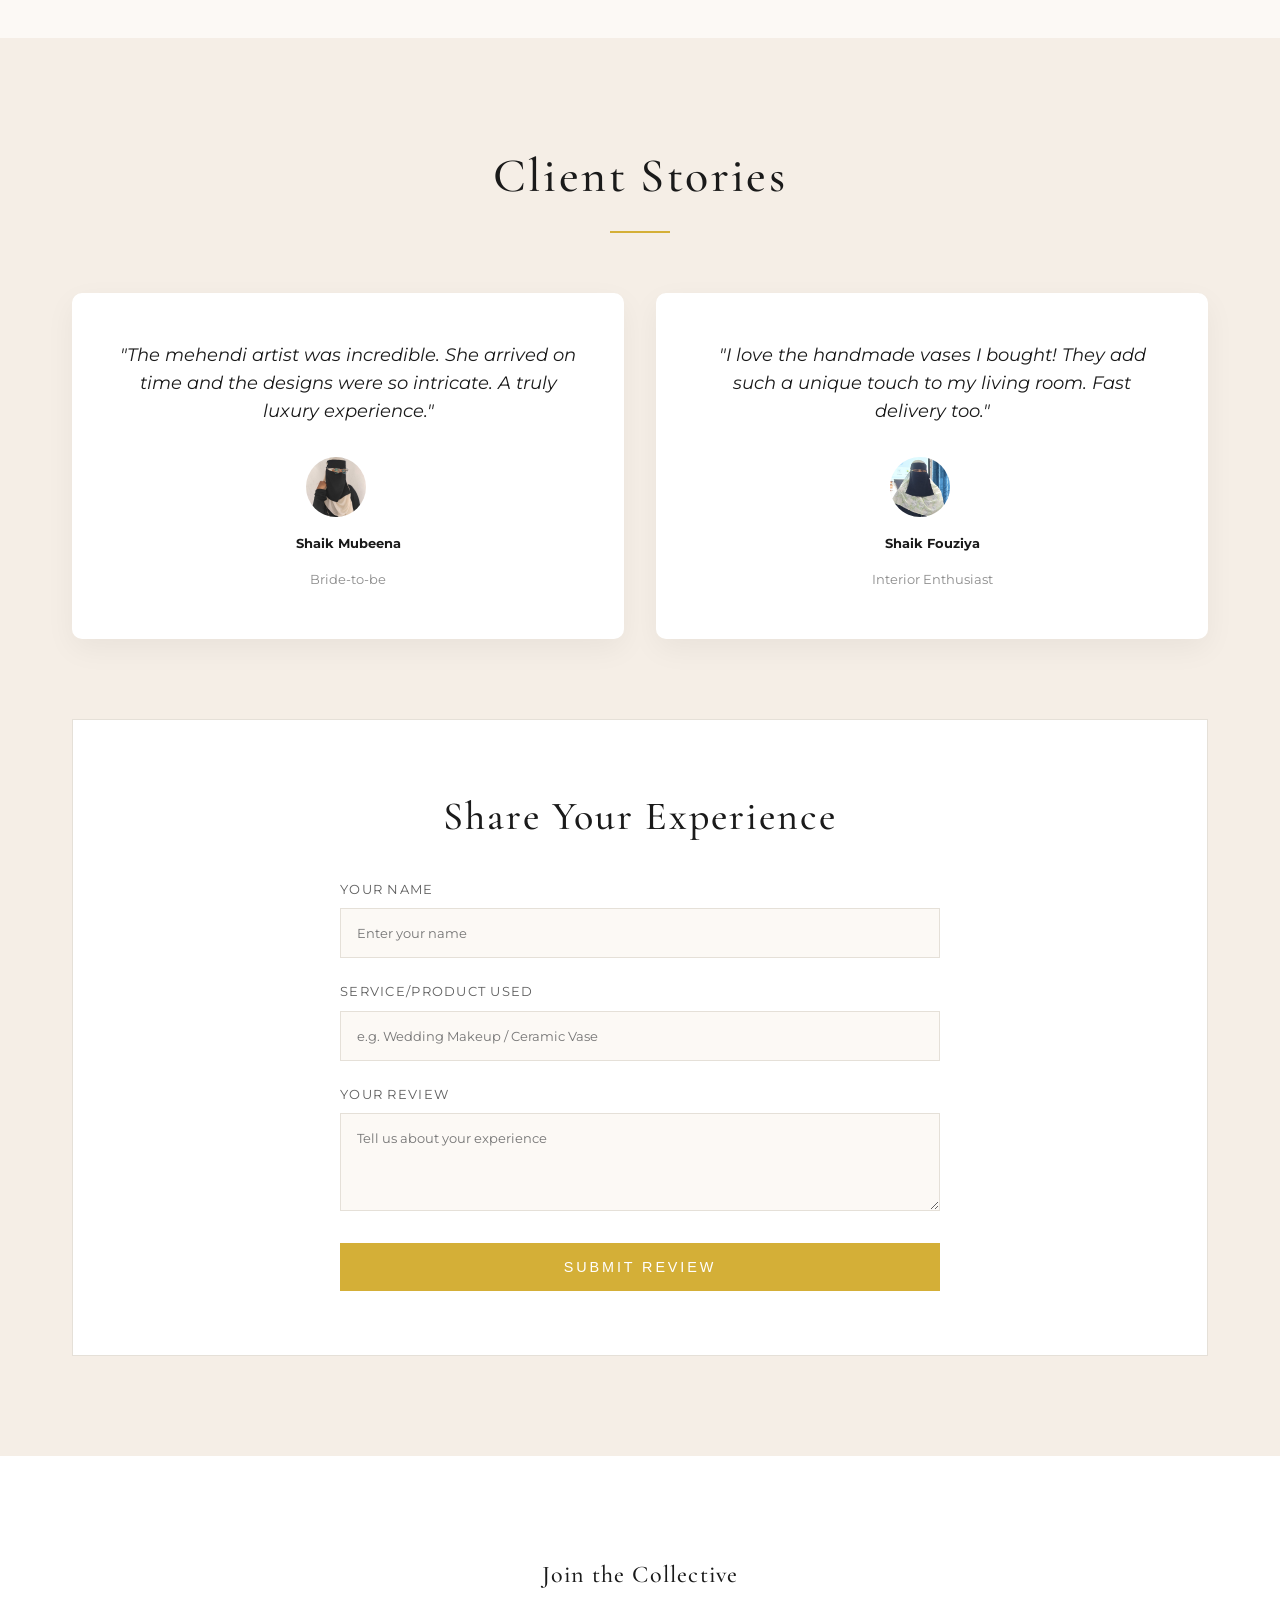
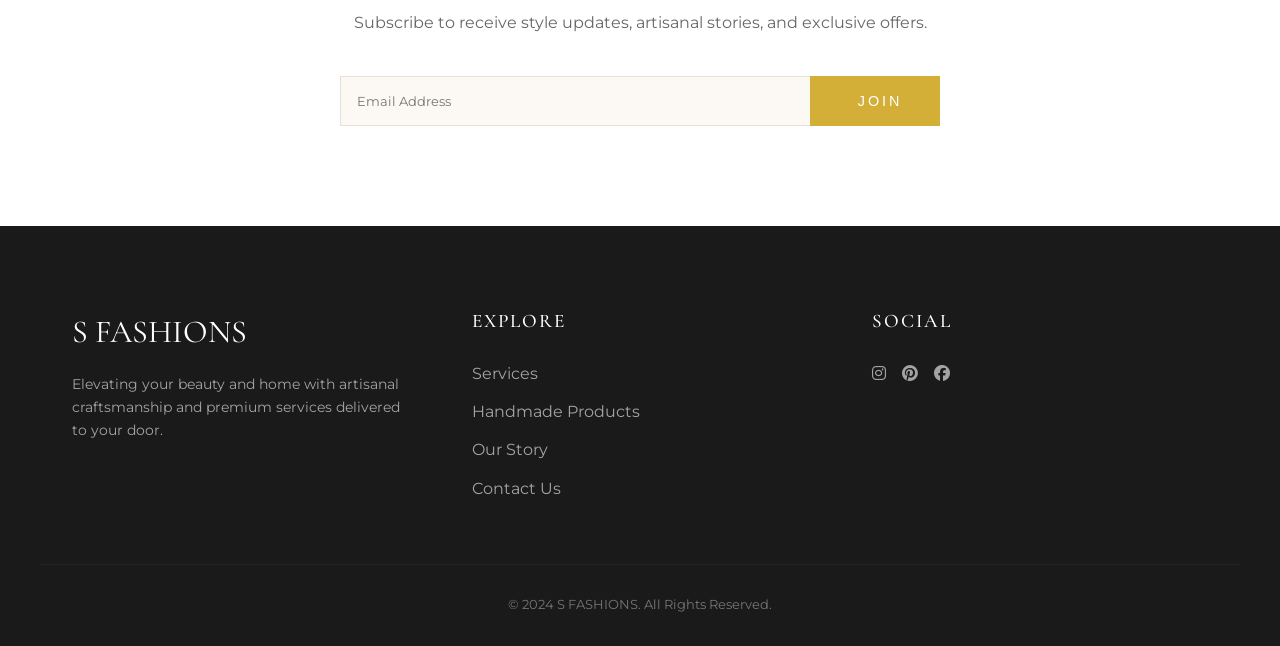
==== commit 3f76f410: "Add files via upload" ====
--- a/index.html
+++ b/index.html
@@ -4,7 +4,7 @@
 <head>
     <meta charset="UTF-8">
     <meta name="viewport" content="width=device-width, initial-scale=1.0">
-    <title>MRF FASHIONS RAYACHOTY | Beauty. Art. Crafted & Delivered.</title>
+    <title>S FASHIONS RAYACHOTY | Beauty. Art. Crafted & Delivered.</title>
     <meta name="description"
         content="Discover premium mehendi, hair styling, makeup services, and handmade home products delivered to your doorstep.">
     <link rel="stylesheet" href="style.css">
@@ -16,7 +16,7 @@
     <!-- Navigation -->
     <nav>
         <div class="container">
-            <a href="index.html" class="logo">MRF FASHIONS RAYACHOTY</a>
+            <a href="index.html" class="logo">S FASHIONS RAYACHOTY</a>
             <div class="nav-links">
                 <a href="index.html">Home</a>
                 <a href="services.html">Services</a>
@@ -378,7 +378,7 @@
     <footer>
         <div class="container footer-grid">
             <div>
-                <div class="footer-logo">MRF FASHIONS</div>
+                <div class="footer-logo">S FASHIONS</div>
                 <p style="opacity: 0.6; font-size: 0.9rem;">Elevating your beauty and home with artisanal craftsmanship
                     and premium services delivered to your door.</p>
             </div>
@@ -401,7 +401,7 @@
             </div>
         </div>
         <div class="container copyright">
-            &copy; 2024 MRF FASHIONS. All Rights Reserved.
+            &copy; 2024 S FASHIONS. All Rights Reserved.
         </div>
     </footer>
 
--- a/style.css
+++ b/style.css
@@ -1,5 +1,5 @@
 /* 
-  MRF FASHIONS - DESIGN SYSTEM 
+  S FASHIONS - DESIGN SYSTEM 
   Premium, Minimalistic, Elegant
 */
 
@@ -156,7 +156,7 @@
     justify-content: center;
     text-align: center;
     padding-top: 80px;
-    background: linear-gradient(rgba(252, 249, 245, 0.6), rgba(252, 249, 245, 0.6)), url('assets/floral_hero_bg.png');
+    background: linear-gradient(rgba(252, 249, 245, 0.6), rgba(252, 249, 245, 0.6)), url('floral_hero_bg.png');
     background-size: cover;
     background-position: center;
 }
@@ -353,11 +353,11 @@
 }
 
 .testimonial-card:nth-child(1) .author-img {
-    background-image: url('https://images.unsplash.com/photo-1494790108377-be9c29b29330?q=80&w=200');
+    background-image: url('client1.jpeg');
 }
 
 .testimonial-card:nth-child(2) .author-img {
-    background-image: url('https://images.unsplash.com/photo-1438761681033-6461ffad8d80?q=80&w=200');
+    background-image: url('client2.jpeg');
 }
 
 /* --- FOOTER --- */
@@ -495,8 +495,13 @@
         display: none;
     }
 
+    .hero {
+        align-items: flex-start;
+        padding-top: 160px;
+    }
+
     .hero-content h1 {
-        font-size: 3rem;
+        font-size: 2.5rem;
     }
 
     .section-header h2 {
